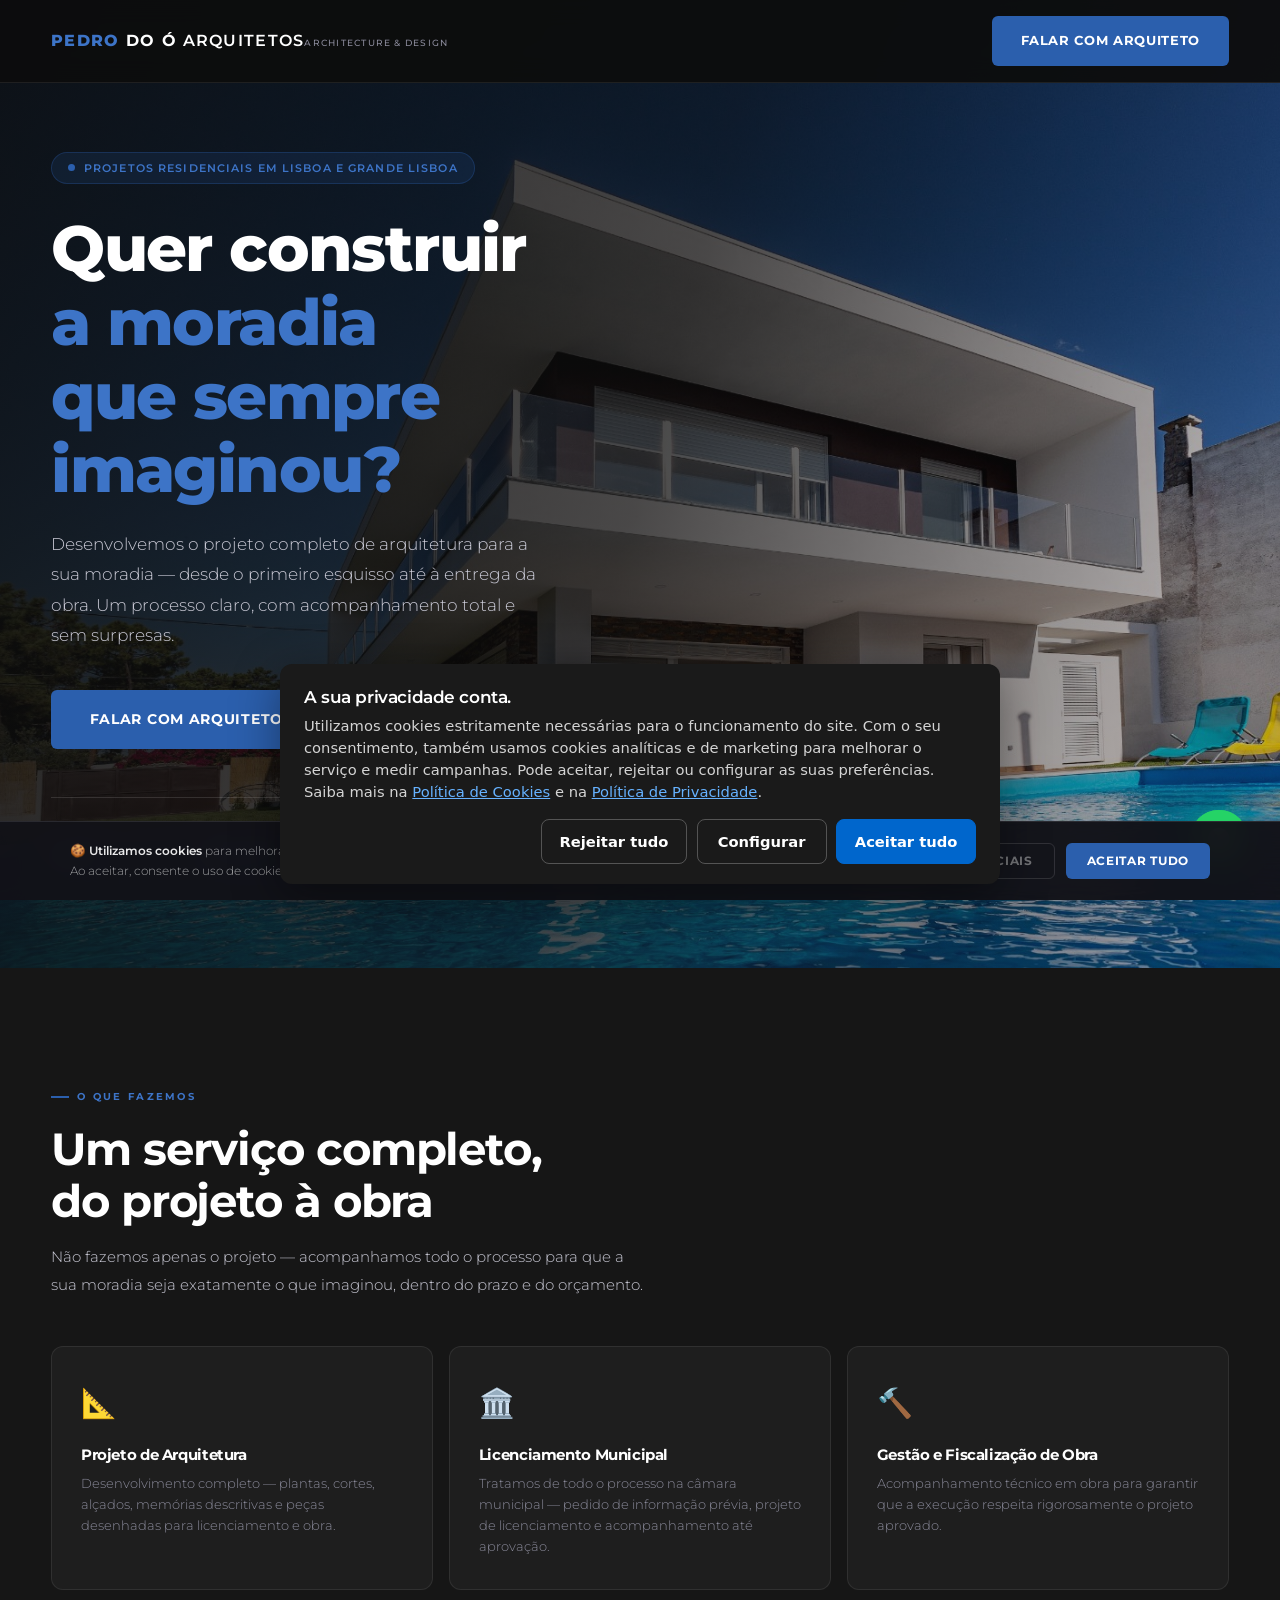
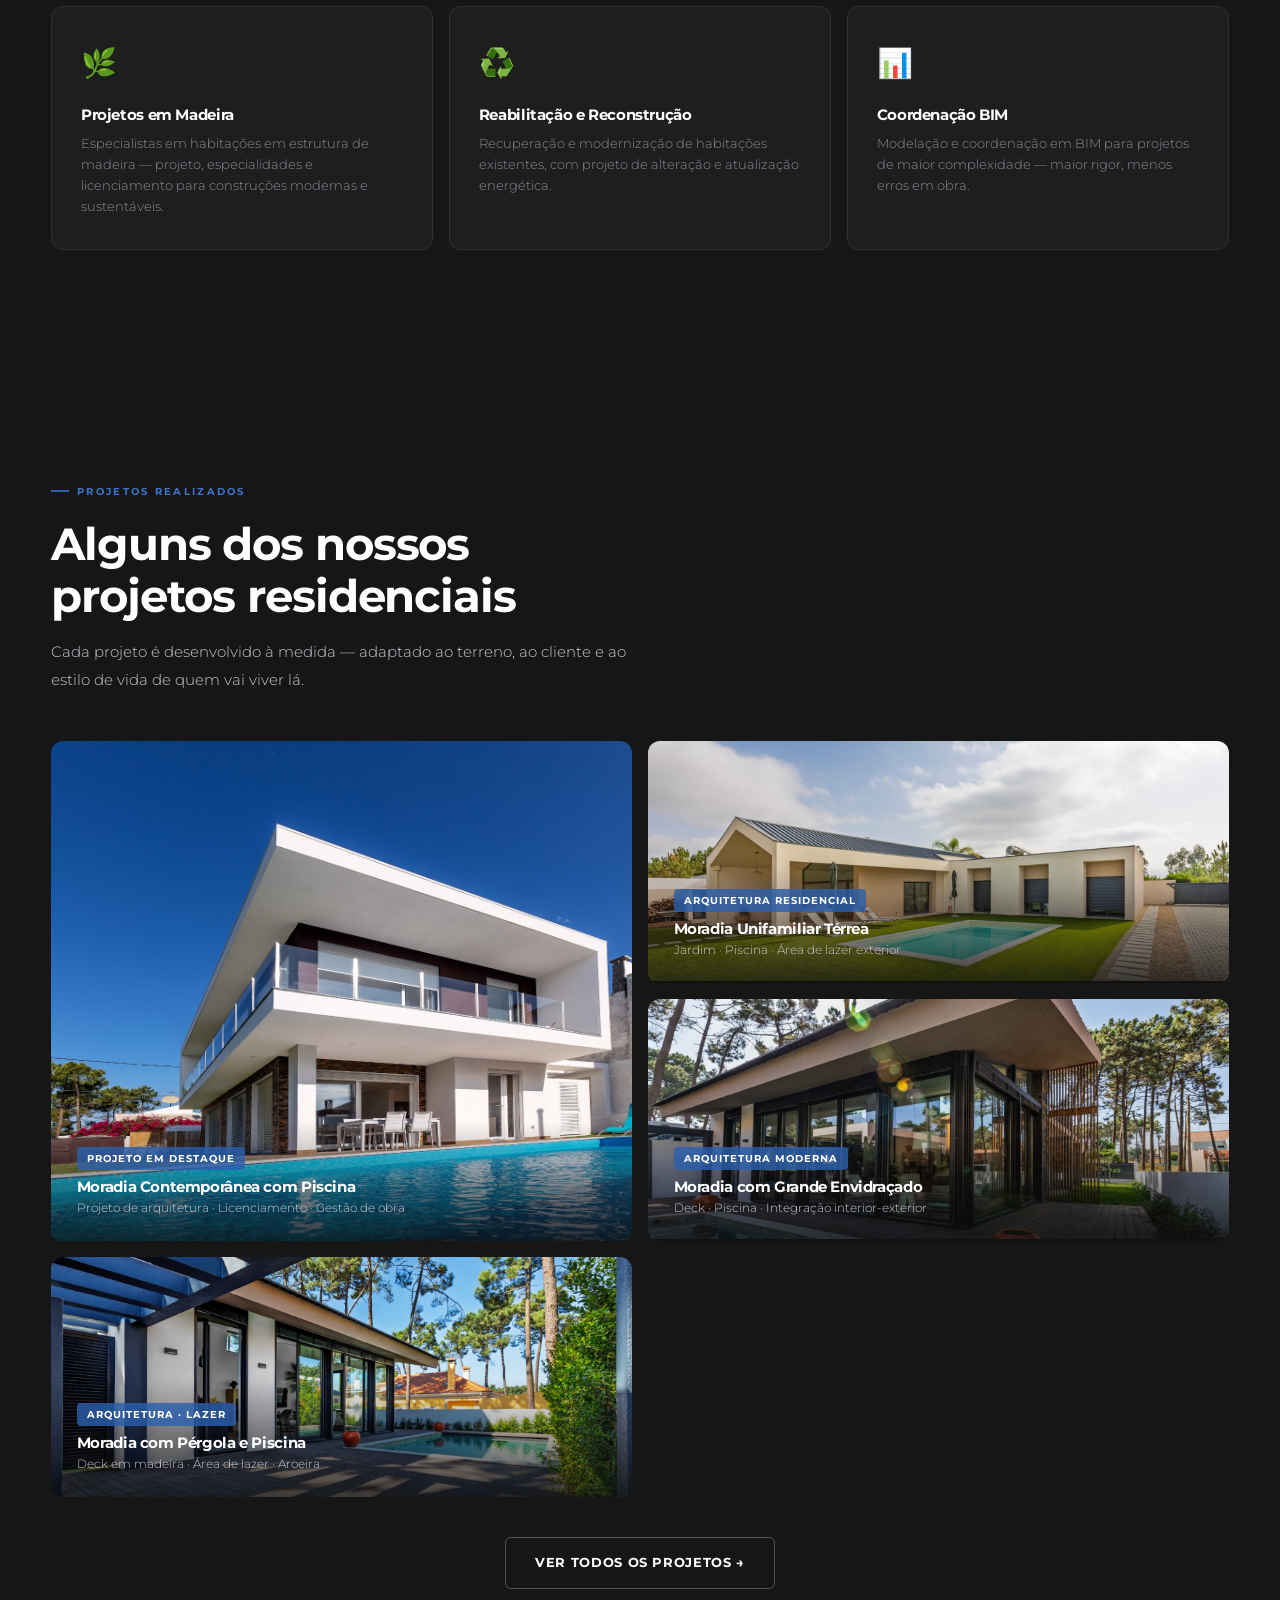
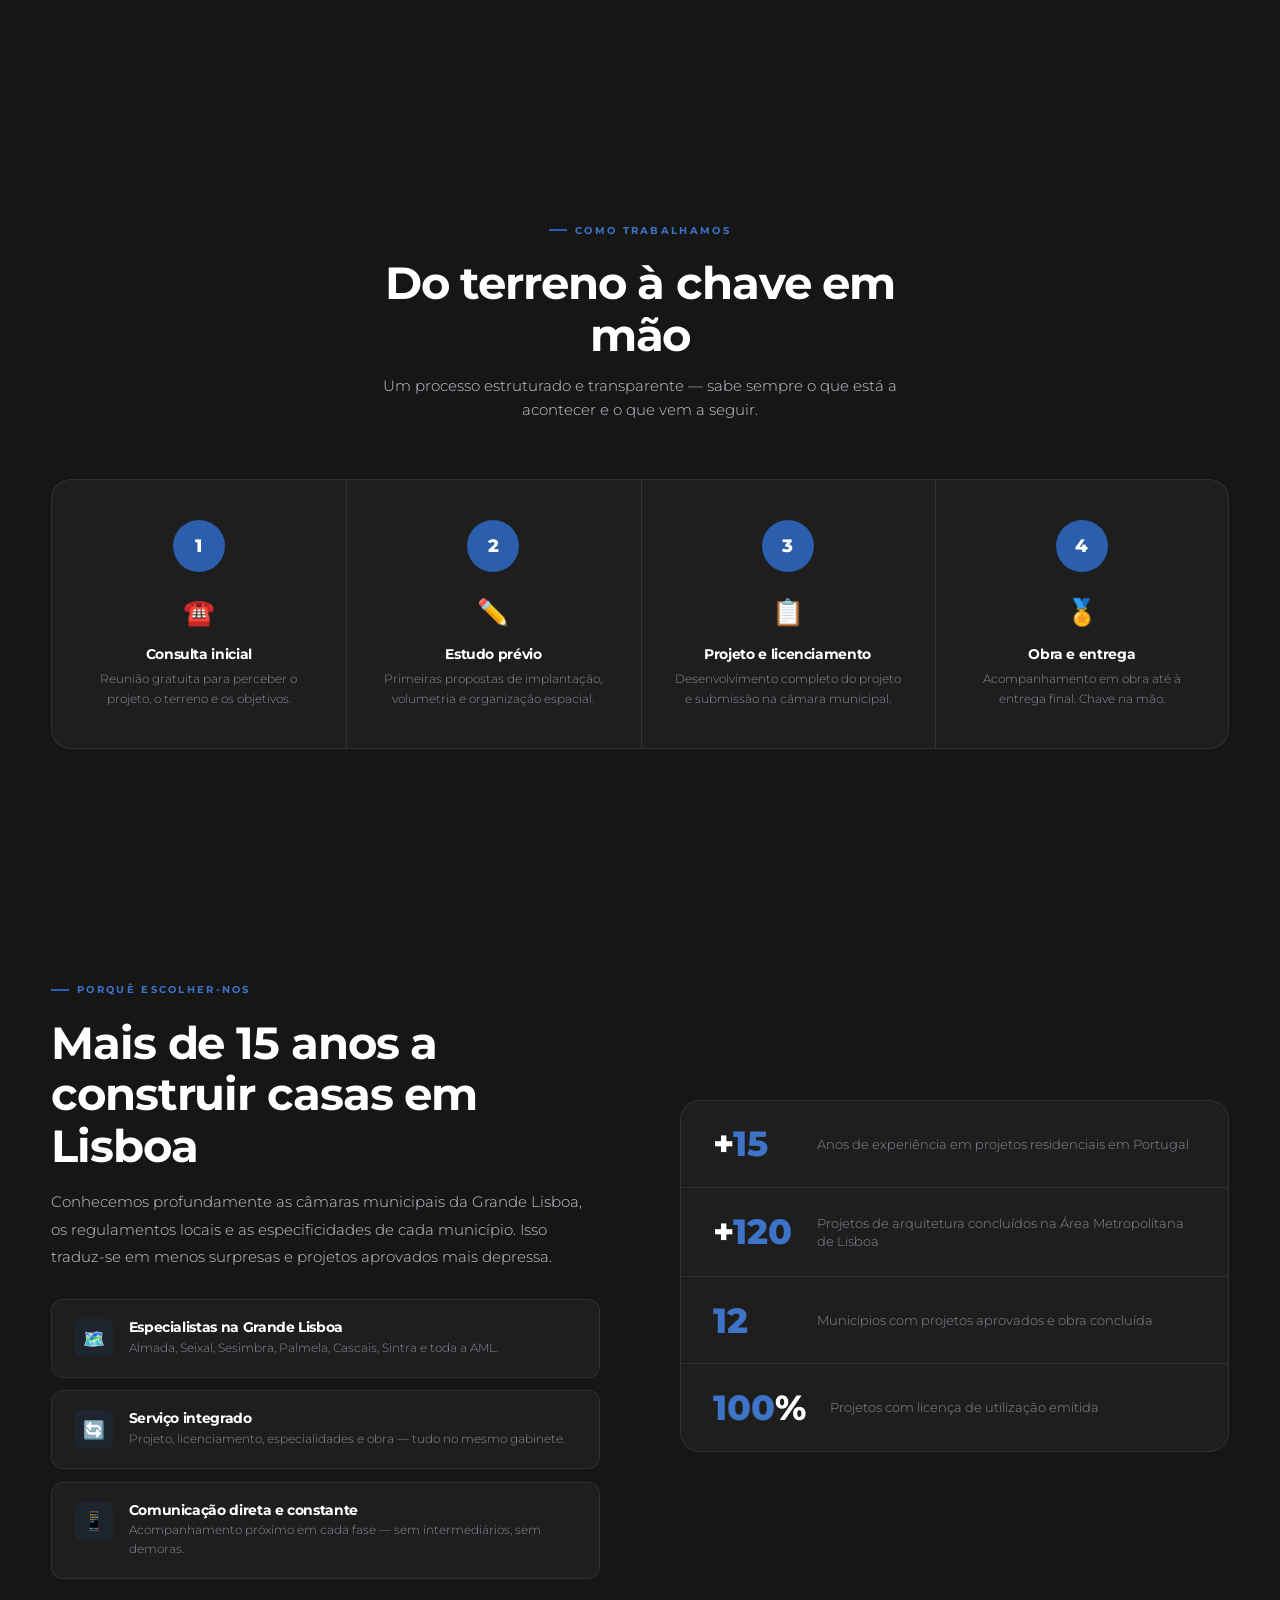
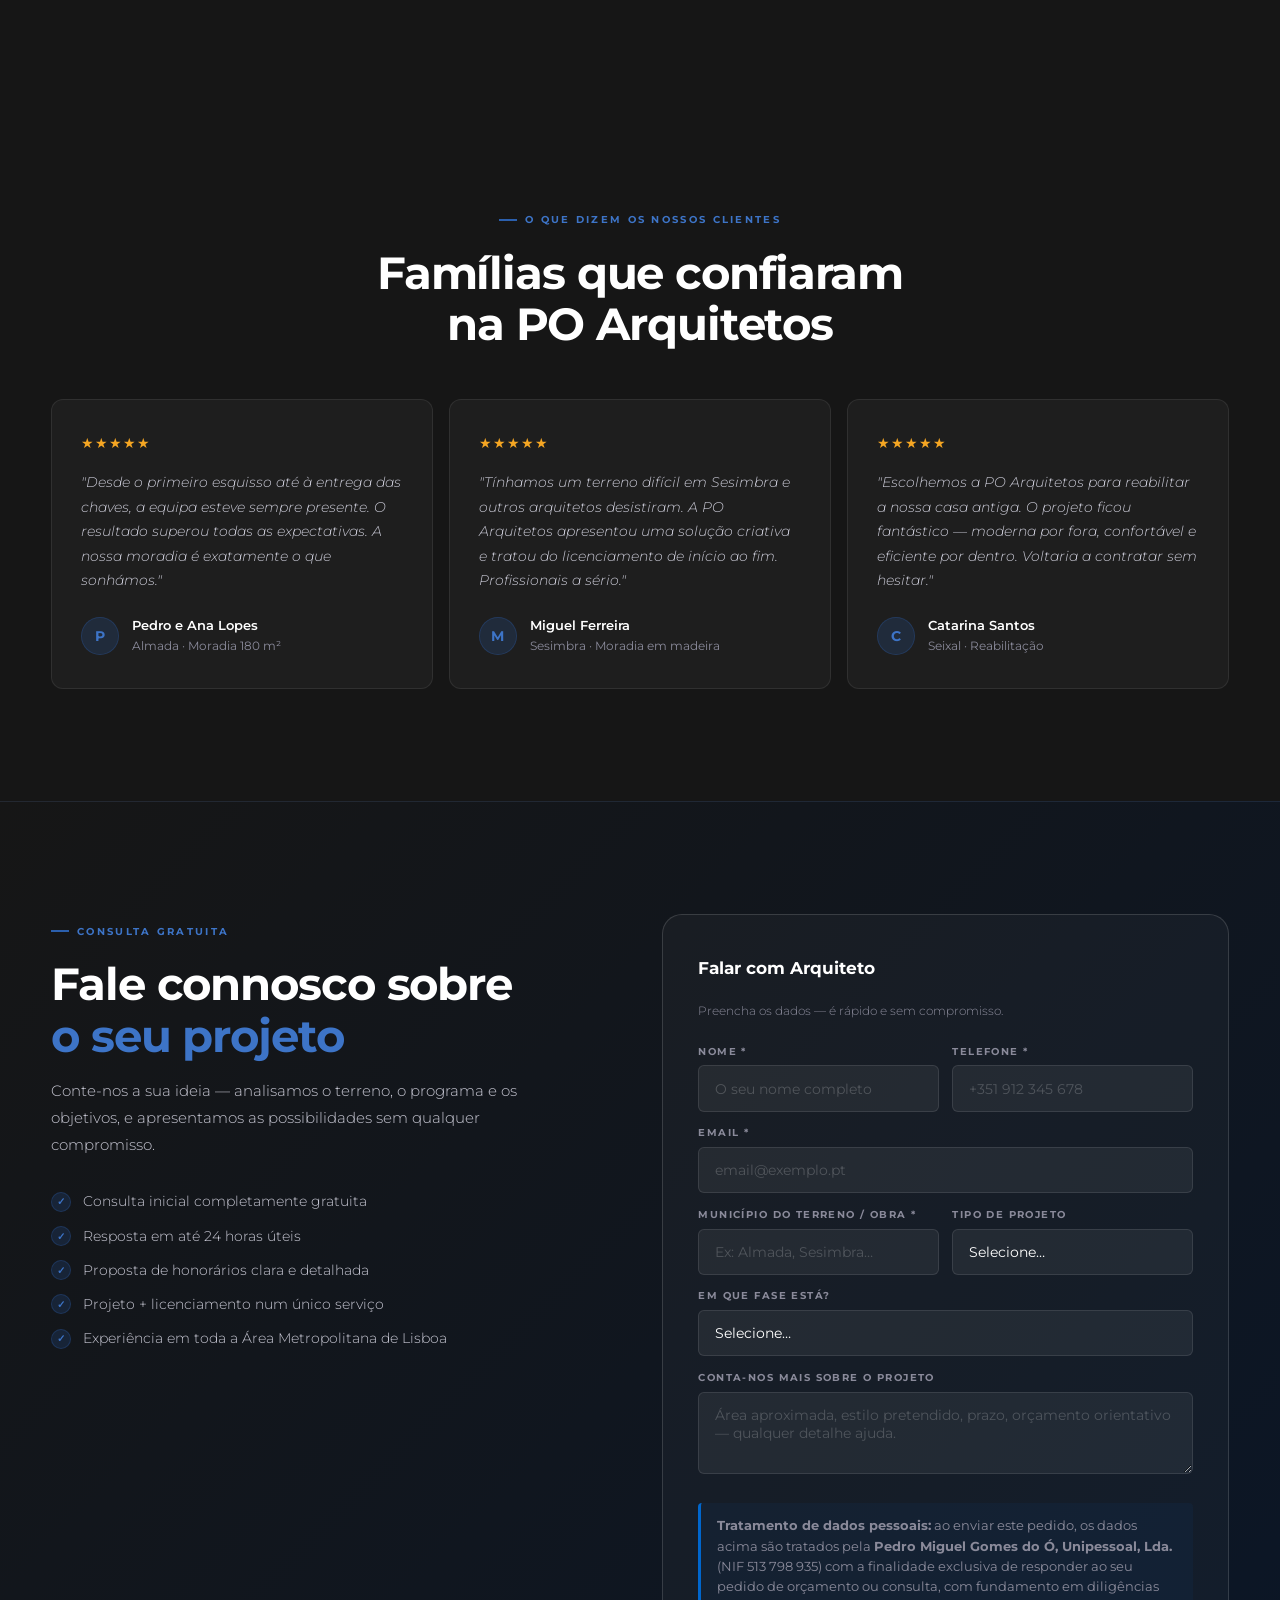
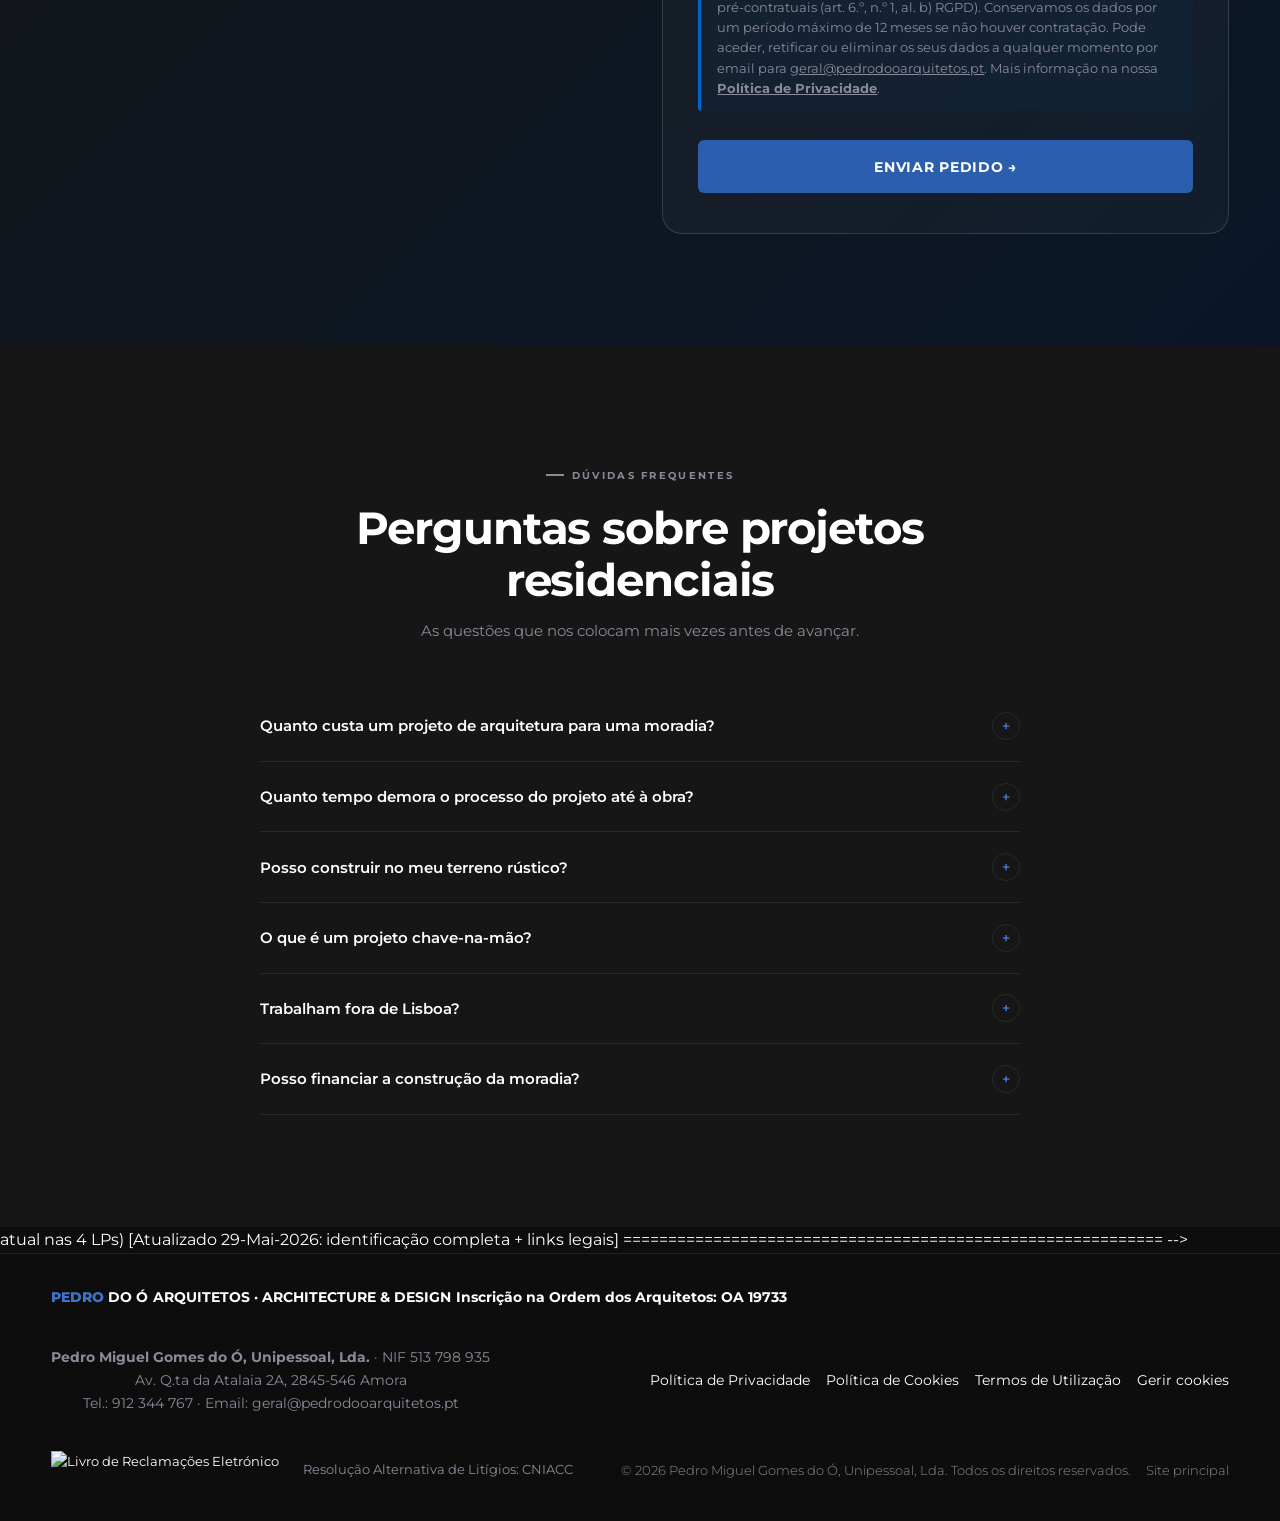
==== comunicacao-previa.html @ 7673b930 "feat: compliance legal CNPD + conversion tracking robusto - 4 LPs (index, madeira, legalizacao, pass" ====
<!DOCTYPE html>
<html lang="pt">
<head>
  <meta charset="UTF-8" />
  <meta name="viewport" content="width=device-width, initial-scale=1.0" />
  <meta name="description" content="Quer construir a sua moradia em Lisboa? A PO Arquitetos desenvolve projetos de arquitetura residencial chave-na-mão. Fale com o arquiteto — consulta gratuita." />
  <title>Projeto de Arquitetura Residencial — PO Arquitetos Lisboa</title>

  <!-- ════════════════════════════════════════════
       GOOGLE TAG MANAGER
  ════════════════════════════════════════════ -->
  <!-- Cookie Consent + Google Consent Mode v2 -->
  <link rel="stylesheet" href="cookie-consent.css" />
  <script src="cookie-consent.js"></script>
  <!-- ════════════════════════════════════════ -->

  <link rel="preconnect" href="https://fonts.googleapis.com" />
  <link rel="preconnect" href="https://fonts.gstatic.com" crossorigin />
  <link href="https://fonts.googleapis.com/css2?family=Montserrat:ital,wght@0,300;0,400;0,500;0,600;0,700;0,800;1,300;1,400&display=swap" rel="stylesheet" />
  <link rel="stylesheet" href="style-arquitetura.css" />
  <link rel="stylesheet" href="components.css" />
<style>.reveal{opacity:1!important;transform:none!important;transition:none!important}</style>

<style>
/* FAQ CSS-only fix */
.faq-item { cursor:pointer; }
.faq-item .faq-a { 
  max-height: 0; 
  overflow: hidden; 
  transition: max-height 0.3s ease, padding 0.3s ease;
  padding: 0 1.5rem;
}
.faq-item.open .faq-a { 
  max-height: 600px; 
  padding: 1rem 1.5rem 1.5rem;
}
.faq-item .faq-icon { transition: transform 0.3s ease; }
.faq-item.open .faq-icon { transform: rotate(45deg); }
</style>
</head>
<body>

<!-- ════════════════════════════════
     GTM NOSCRIPT
════════════════════════════════ -->



<!-- ══════════════════════
     NAVBAR
══════════════════════ -->
<nav class="navbar" role="navigation">
  <div class="container">
    <div class="nav-logo">
      <div class="logo-line1"><span class="po">PEDRO</span><span class="do-o"> DO Ó</span></div>
      <div class="logo-line2"><span class="arq">ARQUITETOS</span><span class="sub">ARCHITECTURE &amp; DESIGN</span></div>
    </div>
    <a href="#formulario" class="btn btn--blue nav-cta">Falar com Arquiteto</a>
  </div>
</nav>


<!-- ══════════════════════
     1. HERO
══════════════════════ -->
<section class="hero" id="inicio">
  <div class="hero-bg" role="img" aria-label="Projeto de moradia em madeira com piscina — PO Arquitetos"></div>

  <div class="container">
    <div class="hero-content reveal">
      <div class="hero-badge">Projetos residenciais em Lisboa e Grande Lisboa</div>

      <h1>
        Quer construir<br />
        <span>a moradia<br />que sempre imaginou?</span>
      </h1>

      <p class="hero-sub">
        Desenvolvemos o projeto completo de arquitetura para a sua moradia —
        desde o primeiro esquisso até à entrega da obra. Um processo claro,
        com acompanhamento total e sem surpresas.
      </p>

      <div class="hero-ctas">
        <a href="#formulario" class="btn btn--blue btn--lg">Falar com Arquiteto</a>
        <a href="#projetos" class="btn btn--outline">Ver projetos</a>
      </div>

      <div class="hero-trust">
        <div class="trust-item">
          <span class="trust-num">+<span>15</span></span>
          <span class="trust-label">Anos de experiência</span>
        </div>
        <div class="trust-item">
          <span class="trust-num">+<span>120</span></span>
          <span class="trust-label">Projetos residenciais</span>
        </div>
        <div class="trust-item">
          <span class="trust-num"><span>100</span>%</span>
          <span class="trust-label">Licenciamento incluído</span>
        </div>
      </div>
    </div>
  </div>
</section>


<!-- ══════════════════════
     2. SERVIÇOS
══════════════════════ -->
<section class="section section--dark" id="servicos">
  <div class="container">

    <div class="reveal" style="max-width:600px; margin-bottom:3rem;">
      <span class="eyebrow">O que fazemos</span>
      <h2>Um serviço completo,<br />do projeto à obra</h2>
      <p style="color:var(--gray-light); font-weight:300; font-size:.95rem; line-height:1.8; margin-top:1rem;">
        Não fazemos apenas o projeto — acompanhamos todo o processo para que
        a sua moradia seja exatamente o que imaginou, dentro do prazo e do orçamento.
      </p>
    </div>

    <div class="servicos-grid reveal">
      <div class="servico-card">
        <div class="servico-icon">📐</div>
        <h3>Projeto de Arquitetura</h3>
        <p>Desenvolvimento completo — plantas, cortes, alçados, memórias descritivas e peças desenhadas para licenciamento e obra.</p>
      </div>
      <div class="servico-card">
        <div class="servico-icon">🏛️</div>
        <h3>Licenciamento Municipal</h3>
        <p>Tratamos de todo o processo na câmara municipal — pedido de informação prévia, projeto de licenciamento e acompanhamento até aprovação.</p>
      </div>
      <div class="servico-card">
        <div class="servico-icon">🔨</div>
        <h3>Gestão e Fiscalização de Obra</h3>
        <p>Acompanhamento técnico em obra para garantir que a execução respeita rigorosamente o projeto aprovado.</p>
      </div>
      <div class="servico-card">
        <div class="servico-icon">🌿</div>
        <h3>Projetos em Madeira</h3>
        <p>Especialistas em habitações em estrutura de madeira — projeto, especialidades e licenciamento para construções modernas e sustentáveis.</p>
      </div>
      <div class="servico-card">
        <div class="servico-icon">♻️</div>
        <h3>Reabilitação e Reconstrução</h3>
        <p>Recuperação e modernização de habitações existentes, com projeto de alteração e atualização energética.</p>
      </div>
      <div class="servico-card">
        <div class="servico-icon">📊</div>
        <h3>Coordenação BIM</h3>
        <p>Modelação e coordenação em BIM para projetos de maior complexidade — maior rigor, menos erros em obra.</p>
      </div>
    </div>

  </div>
</section>


<!-- ══════════════════════
     3. PROJETOS / PORTFOLIO
══════════════════════ -->
<section class="section section--dark" id="projetos">
  <div class="container">

    <div class="reveal" style="max-width:600px; margin-bottom:3rem;">
      <span class="eyebrow">Projetos realizados</span>
      <h2>Alguns dos nossos<br />projetos residenciais</h2>
      <p style="color:var(--gray-light); font-weight:300; font-size:.95rem; line-height:1.8; margin-top:1rem;">
        Cada projeto é desenvolvido à medida — adaptado ao terreno, ao cliente e ao estilo de vida de quem vai viver lá.
      </p>
    </div>

    <div class="portfolio-grid reveal">

      <!-- Projeto principal -->
      <div class="proj-card proj-card--main">
        <img src="images/foto-01.jpg"
             alt="Moradia moderna com piscina — PO Arquitetos"
             loading="lazy" />
        <div class="proj-overlay-always">
          <span class="proj-tag">Projeto em destaque</span>
          <h3>Moradia Contemporânea com Piscina</h3>
          <p>Projeto de arquitetura · Licenciamento · Gestão de obra</p>
        </div>
        <div class="proj-overlay">
          <span class="proj-tag">Projeto em destaque</span>
          <h3>Moradia Contemporânea com Piscina</h3>
          <p>Projeto de arquitetura · Licenciamento · Gestão de obra</p>
        </div>
      </div>

      <!-- Projeto 2 -->
      <div class="proj-card">
        <img src="images/foto-02.jpg"
             alt="Moradia térrea com jardim e piscina — PO Arquitetos"
             loading="lazy" />
        <div class="proj-overlay-always">
          <span class="proj-tag">Arquitetura Residencial</span>
          <h3>Moradia Unifamiliar Térrea</h3>
          <p>Jardim · Piscina · Área de lazer exterior</p>
        </div>
        <div class="proj-overlay">
          <span class="proj-tag">Arquitetura Residencial</span>
          <h3>Moradia Unifamiliar Térrea</h3>
          <p>Projeto completo · Especialidades · Licenciamento</p>
        </div>
      </div>

      <!-- Projeto 3 -->
      <div class="proj-card">
        <img src="images/foto-03.jpg"
             alt="Moradia moderna com envidraçados e deck — PO Arquitetos"
             loading="lazy" />
        <div class="proj-overlay-always">
          <span class="proj-tag">Arquitetura Moderna</span>
          <h3>Moradia com Grande Envidraçado</h3>
          <p>Deck · Piscina · Integração interior-exterior</p>
        </div>
        <div class="proj-overlay">
          <span class="proj-tag">Arquitetura Moderna</span>
          <h3>Moradia com Grande Envidraçado</h3>
          <p>Projeto · Licenciamento · Gestão de obra</p>
        </div>
      </div>

      <!-- Projeto 4 -->
      <div class="proj-card">
        <img src="images/foto-04.jpg"
             alt="Moradia com pérgola e piscina — PO Arquitetos"
             loading="lazy" />
        <div class="proj-overlay-always">
          <span class="proj-tag">Arquitetura · Lazer</span>
          <h3>Moradia com Pérgola e Piscina</h3>
          <p>Deck em madeira · Área de lazer · Aroeira</p>
        </div>
        <div class="proj-overlay">
          <span class="proj-tag">Arquitetura · Lazer</span>
          <h3>Moradia com Pérgola e Piscina</h3>
          <p>Projeto de arquitetura · Licenciamento · Gestão de obra</p>
        </div>
      </div>

    </div>

    <div style="text-align:center; margin-top:2.5rem;" class="reveal">
      <a href="https://www.pedrodooarquitetos.pt/projects" target="_blank" rel="noopener"
         class="btn btn--outline">
        Ver todos os projetos →
      </a>
    </div>

  </div>
</section>


<!-- ══════════════════════
     4. PROCESSO
══════════════════════ -->
<section class="processo section section--dark" id="processo">
  <div class="container">

    <div style="text-align:center; max-width:560px; margin:0 auto 3.5rem;" class="reveal">
      <span class="eyebrow">Como trabalhamos</span>
      <h2>Do terreno à chave em mão</h2>
      <p style="color:var(--gray-light); font-weight:300; font-size:.93rem; margin-top:.8rem;">
        Um processo estruturado e transparente — sabe sempre o que está a acontecer e o que vem a seguir.
      </p>
    </div>

    <div class="processo-steps reveal" style="background:var(--black-card); border:1px solid var(--border-dark); border-radius:var(--r-lg); overflow:hidden;">
      <div class="pstep" style="background:transparent;">
        <div class="pstep-num">1</div>
        <div class="pstep-icon">☎️</div>
        <h3 style="color:var(--white);">Consulta inicial</h3>
        <p style="color:var(--gray-text);">Reunião gratuita para perceber o projeto, o terreno e os objetivos.</p>
      </div>
      <div class="pstep" style="background:transparent; border-left:1px solid var(--border-dark);">
        <div class="pstep-num">2</div>
        <div class="pstep-icon">✏️</div>
        <h3 style="color:var(--white);">Estudo prévio</h3>
        <p style="color:var(--gray-text);">Primeiras propostas de implantação, volumetria e organização espacial.</p>
      </div>
      <div class="pstep" style="background:transparent; border-left:1px solid var(--border-dark);">
        <div class="pstep-num">3</div>
        <div class="pstep-icon">📋</div>
        <h3 style="color:var(--white);">Projeto e licenciamento</h3>
        <p style="color:var(--gray-text);">Desenvolvimento completo do projeto e submissão na câmara municipal.</p>
      </div>
      <div class="pstep" style="background:transparent; border-left:1px solid var(--border-dark);">
        <div class="pstep-num">4</div>
        <div class="pstep-icon">🏅</div>
        <h3 style="color:var(--white);">Obra e entrega</h3>
        <p style="color:var(--gray-text);">Acompanhamento em obra até à entrega final. Chave na mão.</p>
      </div>
    </div>

  </div>
</section>


<!-- ══════════════════════
     5. PORQUÊ PO ARQUITETOS
══════════════════════ -->
<section class="section section--dark" id="porque-nos">
  <div class="container">
    <div class="porque-grid">

      <div class="reveal">
        <span class="eyebrow">Porquê escolher-nos</span>
        <h2>Mais de 15 anos a construir casas em Lisboa</h2>
        <p style="color:var(--gray-light); font-weight:300; font-size:.95rem; line-height:1.8; margin:1rem 0 1.8rem;">
          Conhecemos profundamente as câmaras municipais da Grande Lisboa,
          os regulamentos locais e as especificidades de cada município.
          Isso traduz-se em menos surpresas e projetos aprovados mais depressa.
        </p>
        <div class="porque-items">
          <div class="porque-item">
            <div class="pi-icon" style="background:rgba(43,95,173,.12);">🗺️</div>
            <div class="pi-text">
              <h3 style="color:var(--white);">Especialistas na Grande Lisboa</h3>
              <p style="color:var(--gray-text);">Almada, Seixal, Sesimbra, Palmela, Cascais, Sintra e toda a AML.</p>
            </div>
          </div>
          <div class="porque-item">
            <div class="pi-icon" style="background:rgba(43,95,173,.12);">🔄</div>
            <div class="pi-text">
              <h3 style="color:var(--white);">Serviço integrado</h3>
              <p style="color:var(--gray-text);">Projeto, licenciamento, especialidades e obra — tudo no mesmo gabinete.</p>
            </div>
          </div>
          <div class="porque-item">
            <div class="pi-icon" style="background:rgba(43,95,173,.12);">📱</div>
            <div class="pi-text">
              <h3 style="color:var(--white);">Comunicação direta e constante</h3>
              <p style="color:var(--gray-text);">Acompanhamento próximo em cada fase — sem intermediários, sem demoras.</p>
            </div>
          </div>
        </div>
      </div>

      <div class="porque-stats reveal" style="background:var(--black-card); border:1px solid var(--border-dark);">
        <div class="pstat-row">
          <div class="pstat-num">+<span>15</span></div>
          <div class="pstat-label" style="color:var(--gray-text);">Anos de experiência em projetos residenciais em Portugal</div>
        </div>
        <div class="pstat-row">
          <div class="pstat-num">+<span>120</span></div>
          <div class="pstat-label" style="color:var(--gray-text);">Projetos de arquitetura concluídos na Área Metropolitana de Lisboa</div>
        </div>
        <div class="pstat-row">
          <div class="pstat-num"><span>12</span></div>
          <div class="pstat-label" style="color:var(--gray-text);">Municípios com projetos aprovados e obra concluída</div>
        </div>
        <div class="pstat-row">
          <div class="pstat-num"><span>100</span>%</div>
          <div class="pstat-label" style="color:var(--gray-text);">Projetos com licença de utilização emitida</div>
        </div>
      </div>

    </div>
  </div>
</section>


<!-- ══════════════════════
     6. TESTEMUNHOS
══════════════════════ -->
<section class="section section--dark" id="testemunhos">
  <div class="container">

    <div style="text-align:center; margin-bottom:3rem;" class="reveal">
      <span class="eyebrow">O que dizem os nossos clientes</span>
      <h2>Famílias que confiaram<br />na PO Arquitetos</h2>
    </div>

    <div class="testi-grid reveal">
      <div class="testi-card">
        <div class="testi-stars">★★★★★</div>
        <p class="testi-text">"Desde o primeiro esquisso até à entrega das chaves, a equipa esteve sempre presente. O resultado superou todas as expectativas. A nossa moradia é exatamente o que sonhámos."</p>
        <div class="testi-author">
          <div class="testi-ava">P</div>
          <div>
            <div class="testi-name">Pedro e Ana Lopes</div>
            <div class="testi-loc">Almada · Moradia 180 m²</div>
          </div>
        </div>
      </div>
      <div class="testi-card">
        <div class="testi-stars">★★★★★</div>
        <p class="testi-text">"Tínhamos um terreno difícil em Sesimbra e outros arquitetos desistiram. A PO Arquitetos apresentou uma solução criativa e tratou do licenciamento de início ao fim. Profissionais a sério."</p>
        <div class="testi-author">
          <div class="testi-ava">M</div>
          <div>
            <div class="testi-name">Miguel Ferreira</div>
            <div class="testi-loc">Sesimbra · Moradia em madeira</div>
          </div>
        </div>
      </div>
      <div class="testi-card">
        <div class="testi-stars">★★★★★</div>
        <p class="testi-text">"Escolhemos a PO Arquitetos para reabilitar a nossa casa antiga. O projeto ficou fantástico — moderna por fora, confortável e eficiente por dentro. Voltaria a contratar sem hesitar."</p>
        <div class="testi-author">
          <div class="testi-ava">C</div>
          <div>
            <div class="testi-name">Catarina Santos</div>
            <div class="testi-loc">Seixal · Reabilitação</div>
          </div>
        </div>
      </div>
    </div>

  </div>
</section>


<!-- ══════════════════════
     7. FORMULÁRIO CTA
══════════════════════ -->
<section class="cta-section section" id="formulario">
  <div class="container">

    <div class="cta-info reveal">
      <span class="eyebrow">Consulta gratuita</span>
      <h2>Fale connosco sobre<br /><em>o seu projeto</em></h2>
      <p>Conte-nos a sua ideia — analisamos o terreno, o programa e os objetivos, e apresentamos as possibilidades sem qualquer compromisso.</p>
      <ul class="cta-perks">
        <li>Consulta inicial completamente gratuita</li>
        <li>Resposta em até 24 horas úteis</li>
        <li>Proposta de honorários clara e detalhada</li>
        <li>Projeto + licenciamento num único serviço</li>
        <li>Experiência em toda a Área Metropolitana de Lisboa</li>
      </ul>
    </div>

    <div class="reveal reveal-delay-1">
      <form class="contact-form" id="contact-form" novalidate>
        <div class="form-title">Falar com Arquiteto</div>
        <div class="form-sub">Preencha os dados — é rápido e sem compromisso.</div>

        <div class="form-row">
          <div class="field">
            <label for="nome">Nome *</label>
            <input type="text" id="nome" name="nome" placeholder="O seu nome completo" required />
          </div>
          <div class="field">
            <label for="telefone">Telefone *</label>
            <input type="tel" id="telefone" name="telefone" placeholder="+351 912 345 678" required />
          </div>
        </div>

        <div class="field">
          <label for="email">Email *</label>
          <input type="email" id="email" name="email" placeholder="email@exemplo.pt" required />
        </div>

        <div class="form-row">
          <div class="field">
            <label for="municipio">Município do terreno / obra *</label>
            <input type="text" id="municipio" name="municipio" placeholder="Ex: Almada, Sesimbra…" required />
          </div>
          <div class="field">
            <label for="tipo">Tipo de projeto</label>
            <select id="tipo" name="tipo">
              <option value="">Selecione…</option>
              <option value="moradia-nova">Moradia nova</option>
              <option value="madeira">Moradia em madeira</option>
              <option value="reabilitacao">Reabilitação / reconstrução</option>
              <option value="ampliacao">Ampliação</option>
              <option value="chave-na-mao">Projeto chave-na-mão</option>
              <option value="outro">Outro</option>
            </select>
          </div>
        </div>

        <div class="field">
          <label for="fase">Em que fase está?</label>
          <select id="fase" name="fase">
            <option value="">Selecione…</option>
            <option value="ideia">Tenho uma ideia, ainda a explorar</option>
            <option value="terreno">Já tenho terreno, preciso de projeto</option>
            <option value="orcamento">Tenho projeto, preciso de orçamento de obra</option>
            <option value="urgente">Preciso avançar rapidamente</option>
          </select>
        </div>

        <div class="field">
          <label for="mensagem">Conta-nos mais sobre o projeto</label>
          <textarea id="mensagem" name="mensagem" rows="3"
            placeholder="Área aproximada, estilo pretendido, prazo, orçamento orientativo — qualquer detalhe ajuda."></textarea>
        </div>

        <div class="form-privacy" style="margin: 1rem 0; padding: .75rem 1rem; background: rgba(0, 102, 204, 0.06); border-left: 3px solid #0066CC; border-radius: 4px; font-size: .82rem; line-height: 1.55; color: var(--gray-text, #555);">
  <strong>Tratamento de dados pessoais:</strong> ao enviar este pedido, os dados acima são tratados pela <strong>Pedro Miguel Gomes do Ó, Unipessoal, Lda.</strong> (NIF 513 798 935) com a finalidade exclusiva de responder ao seu pedido de orçamento ou consulta, com fundamento em diligências pré-contratuais (art. 6.º, n.º 1, al. b) RGPD). Conservamos os dados por um período máximo de 12 meses se não houver contratação. Pode aceder, retificar ou eliminar os seus dados a qualquer momento por email para <a href="mailto:geral@pedrodooarquitetos.pt" style="color: inherit; text-decoration: underline;">geral@pedrodooarquitetos.pt</a>. Mais informação na nossa <a href="/privacidade" style="color: inherit; text-decoration: underline;"><strong>Política de Privacidade</strong></a>.
</div>

        <button type="submit" class="btn btn--blue btn--full btn--lg">
          Enviar Pedido →
        </button>
      </form>

      <div class="form-success" id="form-success">
        <div class="check">✓</div>
        <strong>Pedido enviado com sucesso!</strong>
        <p style="font-size:.88rem; font-weight:300; color:var(--gray-text);">
          Entraremos em contacto em até 24 horas úteis.
        </p>
      </div>
    </div>

  </div>
</section>


<!-- ══════════════════════
     8. FAQ
══════════════════════ -->
<section class="faq section section--dark" id="faq">
  <div class="container">

    <div class="faq-header reveal">
      <span class="eyebrow eyebrow--dark">Dúvidas frequentes</span>
      <h2>Perguntas sobre projetos residenciais</h2>
      <p style="color:var(--gray-text); font-size:.92rem; margin-top:.8rem;">As questões que nos colocam mais vezes antes de avançar.</p>
    </div>

    <div class="faq-list">

      <div class="faq-item reveal">
        <button class="faq-q" onclick="var i=this.closest('.faq-item'),o=i.classList.contains('open');document.querySelectorAll('.faq-item').forEach(x=>x.classList.remove('open'));if(!o)i.classList.add('open')">
          Quanto custa um projeto de arquitetura para uma moradia?
          <span class="faq-icon">+</span>
        </button>
        <div class="faq-a">
          Os honorários de arquitetura dependem da dimensão e complexidade do projeto, dos serviços incluídos (só projeto, ou projeto + licenciamento + fiscalização de obra) e da localização. Apresentamos sempre uma proposta detalhada e transparente após a consulta inicial gratuita — sem surpresas nem letras pequenas.
        </div>
      </div>

      <div class="faq-item reveal">
        <button class="faq-q" onclick="var i=this.closest('.faq-item'),o=i.classList.contains('open');document.querySelectorAll('.faq-item').forEach(x=>x.classList.remove('open'));if(!o)i.classList.add('open')">
          Quanto tempo demora o processo do projeto até à obra?
          <span class="faq-icon">+</span>
        </button>
        <div class="faq-a">
          Em média, o processo desde o arranque do projeto até ao início de obra demora entre 8 a 18 meses, dependendo da câmara municipal e da complexidade. O estudo prévio demora 4 a 8 semanas, o projeto de licenciamento mais 6 a 8 semanas, e a aprovação municipal entre 3 a 9 meses consoante o município.
        </div>
      </div>

      <div class="faq-item reveal">
        <button class="faq-q" onclick="var i=this.closest('.faq-item'),o=i.classList.contains('open');document.querySelectorAll('.faq-item').forEach(x=>x.classList.remove('open'));if(!o)i.classList.add('open')">
          Posso construir no meu terreno rústico?
          <span class="faq-icon">+</span>
        </button>
        <div class="faq-a">
          Depende da classificação do solo no PDM do município e das condicionantes do terreno. Em terrenos rústicos, a construção habitacional é muito restrita, mas existem situações excecionais como habitação de apoio agrícola ou reconversão de edificado existente. Analisamos cada caso gratuitamente.
        </div>
      </div>

      <div class="faq-item reveal">
        <button class="faq-q" onclick="var i=this.closest('.faq-item'),o=i.classList.contains('open');document.querySelectorAll('.faq-item').forEach(x=>x.classList.remove('open'));if(!o)i.classList.add('open')">
          O que é um projeto chave-na-mão?
          <span class="faq-icon">+</span>
        </button>
        <div class="faq-a">
          Um projeto chave-na-mão significa que a PO Arquitetos acompanha todo o processo — do projeto de arquitetura, às especialidades, ao licenciamento, à seleção do construtor, à fiscalização de obra e à entrega final. O cliente tem um único interlocutor para tudo, o que simplifica muito o processo e reduz erros e custos.
        </div>
      </div>

      <div class="faq-item reveal">
        <button class="faq-q" onclick="var i=this.closest('.faq-item'),o=i.classList.contains('open');document.querySelectorAll('.faq-item').forEach(x=>x.classList.remove('open'));if(!o)i.classList.add('open')">
          Trabalham fora de Lisboa?
          <span class="faq-icon">+</span>
        </button>
        <div class="faq-a">
          Trabalhamos em toda a Área Metropolitana de Lisboa — Almada, Seixal, Barreiro, Setúbal, Sesimbra, Palmela, Cascais, Sintra, Loures, Odivelas e Mafra. Para projetos noutros concelhos, consulte-nos.
        </div>
      </div>

      <div class="faq-item reveal">
        <button class="faq-q" onclick="var i=this.closest('.faq-item'),o=i.classList.contains('open');document.querySelectorAll('.faq-item').forEach(x=>x.classList.remove('open'));if(!o)i.classList.add('open')">
          Posso financiar a construção da moradia?
          <span class="faq-icon">+</span>
        </button>
        <div class="faq-a">
          Sim. Os bancos financiam construção de raiz com crédito habitação próprio para construção, mediante a apresentação de projeto aprovado e alvará de construção. Trabalhamos em articulação com os processos bancários para garantir que toda a documentação necessária está disponível atempadamente.
        </div>
      </div>

    </div>
  </div>
</section>


<!-- ══════════════════════
     FOOTER
══════════════════════ -->


<!-- FOOTER -->
<footer> atual nas 4 LPs)
     [Atualizado 29-Mai-2026: identificação completa + links legais]
     ============================================================ -->

<footer class="footer">
  <div class="container">

    <div class="footer-logo">
      <div class="logo-line1"><span class="po">PEDRO</span><span class="do-o"> DO Ó</span></div>
      <span class="footer-arq">ARQUITETOS · ARCHITECTURE &amp; DESIGN</span>
      <span class="footer-oa">Inscrição na Ordem dos Arquitetos: OA 19733</span>
    </div>

    <div class="footer-id" style="margin-top: 1.25rem; font-size: .85rem; line-height: 1.7; color: var(--gray-text, #999); text-align: center;">
      <strong>Pedro Miguel Gomes do Ó, Unipessoal, Lda.</strong> · NIF 513&nbsp;798&nbsp;935<br />
      Av. Q.ta da Atalaia 2A, 2845-546 Amora<br />
      Tel.: 912 344 767 · Email:
      <a href="mailto:geral@pedrodooarquitetos.pt" style="color: inherit;">geral@pedrodooarquitetos.pt</a>
    </div>

    <nav class="footer-legal" aria-label="Links legais" style="margin-top: 1.25rem; display: flex; flex-wrap: wrap; gap: 1rem; justify-content: center; font-size: .85rem;">
      <a href="/privacidade">Política de Privacidade</a>
      <a href="/cookies">Política de Cookies</a>
      <a href="/termos">Termos de Utilização</a>
      <a href="#" onclick="if(window.cookieConsent){window.cookieConsent.openPanel();}return false;">Gerir cookies</a>
    </nav>

    <div class="footer-consumer" style="margin-top: 1.25rem; display: flex; flex-wrap: wrap; gap: 1.5rem; justify-content: center; align-items: center; font-size: .82rem;">
      <a href="https://www.livroreclamacoes.pt" target="_blank" rel="noopener" title="Livro de Reclamações Eletrónico">
        <img src="https://www.livroreclamacoes.pt/Assets/Images/livroReclamacoes-pt.png" alt="Livro de Reclamações Eletrónico" style="height: 38px; vertical-align: middle;" />
      </a>
      <span style="color: var(--gray-text, #999);">
        Resolução Alternativa de Litígios:
        <a href="https://www.cniacc.pt" target="_blank" rel="noopener">CNIACC</a>
      </span>
    </div>

    <span class="footer-copy" style="margin-top: 1.25rem; display: block; text-align: center; font-size: .8rem; color: var(--gray-text, #888);">
      © 2026 Pedro Miguel Gomes do Ó, Unipessoal, Lda. Todos os direitos reservados.
      <a href="https://www.pedrodooarquitetos.pt" target="_blank" rel="noopener" style="margin-left: .75rem;">Site principal</a>
    </span>

  </div>
</footer>

  <script src="arquitetura.js"></script>
  <script src="components.js"></script>
</body>
</html>
---- cookie-consent.css ----
/* ============================================================
   PO ARQUITETOS — Cookie Consent Banner Styles
   ============================================================ */

.cc-banner {
  position: fixed;
  left: 1rem;
  right: 1rem;
  bottom: 1rem;
  max-width: 720px;
  margin: 0 auto;
  background: #1a1a1a;
  color: #fff;
  border-radius: 12px;
  padding: 1.5rem 1.5rem 1.25rem;
  box-shadow: 0 12px 48px rgba(0,0,0,.4);
  z-index: 999999;
  font-family: system-ui, -apple-system, "Segoe UI", Roboto, sans-serif;
  font-size: .92rem;
  line-height: 1.5;
}

.cc-banner h3 {
  margin: 0 0 .5rem;
  font-size: 1.05rem;
  font-weight: 600;
}

.cc-banner p {
  margin: 0 0 1rem;
  color: #d4d4d4;
}

.cc-banner a {
  color: #66B2FF;
  text-decoration: underline;
}

.cc-actions {
  display: flex;
  flex-wrap: wrap;
  gap: .6rem;
  justify-content: flex-end;
}

.cc-btn {
  appearance: none;
  border: 1px solid rgba(255,255,255,.25);
  background: transparent;
  color: #fff;
  font: inherit;
  font-weight: 600;
  padding: .65rem 1.1rem;
  border-radius: 8px;
  cursor: pointer;
  transition: all .15s ease;
  min-width: 130px;
}

.cc-btn--secondary:hover {
  background: rgba(255,255,255,.08);
}

.cc-btn--primary {
  background: #0066CC;
  border-color: #0066CC;
}

.cc-btn--primary:hover {
  background: #0052a3;
  border-color: #0052a3;
}

/* ── Panel (Configurar) ── */
.cc-panel {
  position: fixed;
  inset: 0;
  background: rgba(0,0,0,.6);
  z-index: 1000000;
  display: flex;
  align-items: center;
  justify-content: center;
  padding: 1rem;
  font-family: system-ui, -apple-system, "Segoe UI", Roboto, sans-serif;
}

.cc-panel[hidden] { display: none; }

.cc-panel-content {
  background: #fff;
  color: #1a1a1a;
  border-radius: 12px;
  padding: 2rem;
  max-width: 560px;
  width: 100%;
  max-height: 90vh;
  overflow-y: auto;
  box-shadow: 0 24px 80px rgba(0,0,0,.5);
}

.cc-panel-content h3 {
  margin: 0 0 .5rem;
  font-size: 1.25rem;
}

.cc-panel-content > p {
  color: #555;
  font-size: .92rem;
  margin-bottom: 1.5rem;
}

.cc-category {
  display: flex;
  align-items: flex-start;
  gap: 1rem;
  padding: 1rem 0;
  border-top: 1px solid #eee;
}

.cc-category:last-of-type { border-bottom: 1px solid #eee; margin-bottom: 1.5rem; }

.cc-cat-info strong {
  display: block;
  font-size: .98rem;
  margin-bottom: .25rem;
}

.cc-cat-info small {
  display: block;
  color: #666;
  font-size: .85rem;
  line-height: 1.45;
}

/* Switch */
.cc-switch {
  position: relative;
  display: inline-block;
  width: 44px;
  height: 24px;
  flex-shrink: 0;
  margin-top: 2px;
}

.cc-switch input {
  opacity: 0;
  width: 0;
  height: 0;
}

.cc-slider {
  position: absolute;
  inset: 0;
  background: #ccc;
  border-radius: 24px;
  transition: .2s;
  cursor: pointer;
}

.cc-slider::before {
  content: '';
  position: absolute;
  height: 18px;
  width: 18px;
  left: 3px;
  bottom: 3px;
  background: #fff;
  border-radius: 50%;
  transition: .2s;
}

.cc-switch input:checked + .cc-slider {
  background: #0066CC;
}

.cc-switch input:checked + .cc-slider::before {
  transform: translateX(20px);
}

.cc-switch input:disabled + .cc-slider {
  background: #0066CC;
  opacity: .5;
  cursor: not-allowed;
}

.cc-panel .cc-actions {
  margin-top: 1rem;
}

.cc-panel .cc-btn {
  color: #1a1a1a;
  border-color: #ddd;
}

.cc-panel .cc-btn--secondary:hover {
  background: #f5f5f5;
}

.cc-panel .cc-btn--primary {
  color: #fff;
  background: #0066CC;
  border-color: #0066CC;
}

.cc-panel .cc-btn--primary:hover {
  background: #0052a3;
  border-color: #0052a3;
}

/* Mobile */
@media (max-width: 540px) {
  .cc-banner { padding: 1.25rem; left: .5rem; right: .5rem; bottom: .5rem; }
  .cc-actions { flex-direction: column; }
  .cc-btn { width: 100%; }
}
---- style-arquitetura.css ----
/* ============================================================
   PO ARQUITETOS — Landing Page Arquitetura Residencial
   Mesmo sistema de design das LPs anteriores
   Paleta: #0D0D0D · #2B5FAD · #FFFFFF · #8A8A9A
   Fonte: Montserrat
============================================================ */

@import url('https://fonts.googleapis.com/css2?family=Montserrat:ital,wght@0,300;0,400;0,500;0,600;0,700;0,800;1,300;1,400&display=swap');

*, *::before, *::after { box-sizing: border-box; margin: 0; padding: 0; }

:root {
  --black:       #0D0D0D;
  --black-soft:  #161616;
  --black-card:  #1E1E1E;
  --blue:        #2B5FAD;
  --blue-hover:  #1E4A8C;
  --blue-light:  #3D74C7;
  --white:       #FFFFFF;
  --gray-text:   #8A8A9A;
  --gray-light:  #C8C8D4;
  --border-dark: rgba(255,255,255,.08);
  --border-mid:  rgba(255,255,255,.14);
  --bg-light:    #F5F5F7;
  --bg-light2:   #EEEEF2;
  --border-light:#DDDDE5;
  --ff:    'Montserrat', sans-serif;
  --max:   1200px;
  --gap:   clamp(4rem, 9vw, 7rem);
  --r-sm:  6px;
  --r-md:  12px;
  --r-lg:  20px;
}

html { scroll-behavior: smooth; -webkit-font-smoothing: antialiased; }

body {
  font-family: var(--ff);
  background: var(--black);
  color: var(--white);
  font-size: 16px;
  line-height: 1.65;
  overflow-x: hidden;
}

img { display: block; max-width: 100%; }
a   { color: inherit; text-decoration: none; }

.container { width: 92%; max-width: var(--max); margin: 0 auto; }
.section   { padding: var(--gap) 0; }
.section--light  { background: var(--bg-light);  color: var(--black); }
.section--light2 { background: var(--bg-light2); color: var(--black); }
.section--dark   { background: var(--black-soft); }

.eyebrow {
  display: inline-flex; align-items: center; gap: .5rem;
  font-size: .65rem; font-weight: 700; letter-spacing: .22em;
  text-transform: uppercase; color: var(--blue-light);
  margin-bottom: 1.2rem;
}
.eyebrow::before {
  content: ''; display: block;
  width: 18px; height: 2px; background: var(--blue);
}
.eyebrow--dark { color: var(--gray-text); }
.eyebrow--dark::before { background: var(--gray-text); }

h1, h2, h3, h4 {
  font-family: var(--ff); font-weight: 700;
  line-height: 1.15; letter-spacing: -.025em;
}
h1 { font-size: clamp(2.2rem, 5vw, 4rem); font-weight: 800; }
h2 { font-size: clamp(1.8rem, 3.5vw, 2.8rem); }
h3 { font-size: 1rem; font-weight: 700; }

/* ── BOTÕES ── */
.btn {
  display: inline-flex; align-items: center; gap: .5rem;
  padding: .9rem 1.8rem; border-radius: var(--r-sm);
  font-family: var(--ff); font-size: .82rem; font-weight: 700;
  letter-spacing: .05em; text-transform: uppercase;
  cursor: pointer; border: none;
  transition: transform .18s, opacity .18s, background .2s;
}
.btn:hover { transform: translateY(-2px); }
.btn--blue   { background: var(--blue);  color: var(--white); }
.btn--blue:hover { background: var(--blue-hover); }
.btn--white  { background: var(--white); color: var(--black); }
.btn--white:hover { opacity: .88; }
.btn--outline {
  background: transparent;
  border: 1.5px solid rgba(255,255,255,.25);
  color: var(--white);
}
.btn--outline:hover { border-color: var(--white); }
.btn--lg   { padding: 1.1rem 2.4rem; font-size: .88rem; }
.btn--full { width: 100%; justify-content: center; }

/* ── NAVBAR ── */
.navbar {
  position: fixed; top: 0; left: 0; right: 0; z-index: 200;
  background: rgba(13,13,13,.95);
  backdrop-filter: blur(12px);
  border-bottom: 1px solid var(--border-dark);
  padding: 1rem 0;
  transition: box-shadow .3s;
}
.navbar .container { display: flex; align-items: center; justify-content: space-between; gap: 1rem; }
.nav-logo { display: flex; align-items: baseline; gap: .35rem; font-size: 1rem; font-weight: 700; letter-spacing: .08em; }
.nav-logo .po  { color: var(--blue-light); font-weight: 800; }
.nav-logo .arq { color: var(--white); font-weight: 600; }
.nav-logo .sub { font-size: .55rem; color: var(--gray-text); letter-spacing: .14em; font-weight: 500; align-self: center; }

/* ── HERO — fullscreen com foto ── */
.hero {
  min-height: 100svh;
  padding-top: 72px;
  position: relative;
  display: flex; align-items: center;
  overflow: hidden;
}

/* Foto de fundo */
.hero-bg {
  position: absolute; inset: 0;
  background-image: url('images/foto-01.jpg');
  background-size: cover;
  background-position: center 30%;
  z-index: 0;
}
.hero-bg::after {
  content: '';
  position: absolute; inset: 0;
  background: linear-gradient(
    105deg,
    rgba(13,13,13,.92) 0%,
    rgba(13,13,13,.75) 50%,
    rgba(13,13,13,.2) 100%
  );
}

.hero-content {
  position: relative; z-index: 1;
  padding: 5rem 0;
  max-width: 620px;
}

.hero-badge {
  display: inline-flex; align-items: center; gap: .55rem;
  background: rgba(43,95,173,.15);
  border: 1px solid rgba(43,95,173,.3);
  border-radius: 20px;
  padding: .35rem 1rem;
  font-size: .7rem; font-weight: 600; letter-spacing: .1em;
  color: var(--blue-light); text-transform: uppercase;
  margin-bottom: 1.8rem; width: fit-content;
}
.hero-badge::before {
  content: ''; width: 7px; height: 7px;
  background: var(--blue); border-radius: 50%;
  animation: pulse 2s ease-in-out infinite;
}
@keyframes pulse {
  0%, 100% { opacity: 1; transform: scale(1); }
  50%       { opacity: .5; transform: scale(.8); }
}

.hero h1 { margin-bottom: 1.4rem; }
.hero h1 span { color: var(--blue-light); display: block; }

.hero-sub {
  font-size: 1.05rem; color: var(--gray-light);
  font-weight: 300; line-height: 1.8;
  max-width: 500px; margin-bottom: 2.5rem;
}

.hero-ctas { display: flex; gap: 1rem; flex-wrap: wrap; margin-bottom: 3rem; }

.hero-trust {
  display: flex; gap: 2rem;
  padding-top: 2.5rem;
  border-top: 1px solid rgba(255,255,255,.12);
}
.trust-item { display: flex; flex-direction: column; }
.trust-num  {
  font-size: 1.8rem; font-weight: 800; color: var(--white); line-height: 1;
}
.trust-num span { color: var(--blue-light); }
.trust-label { font-size: .68rem; color: var(--gray-text); letter-spacing: .06em; margin-top: .2rem; }

/* ── SERVIÇOS ── */
.servicos-grid {
  display: grid; grid-template-columns: repeat(3, 1fr); gap: 1rem;
}
.servico-card {
  background: var(--black-card);
  border: 1px solid var(--border-dark);
  border-radius: var(--r-md);
  padding: 2rem 1.8rem;
  position: relative; overflow: hidden;
  transition: border-color .25s, transform .25s;
}
.servico-card::before {
  content: '';
  position: absolute; top: 0; left: 0; right: 0; height: 3px;
  background: var(--blue); transform: scaleX(0); transform-origin: left;
  transition: transform .3s ease;
}
.servico-card:hover { border-color: rgba(43,95,173,.3); transform: translateY(-3px); }
.servico-card:hover::before { transform: scaleX(1); }
.servico-icon  { font-size: 1.8rem; margin-bottom: 1.2rem; }
.servico-card h3 { font-size: .95rem; margin-bottom: .6rem; }
.servico-card p  { font-size: .8rem; color: var(--gray-text); font-weight: 300; line-height: 1.65; }

/* ── PORTFOLIO / PROJETOS ── */
.portfolio-grid {
  display: grid;
  grid-template-columns: 1fr 1fr;
  grid-template-rows: auto auto;
  gap: 1rem;
}
.proj-card {
  position: relative; overflow: hidden;
  border-radius: var(--r-md);
  background: var(--black-card);
  cursor: pointer;
}
.proj-card--main { grid-row: span 2; }

.proj-card img {
  width: 100%; height: 100%;
  object-fit: cover;
  transition: transform .5s ease;
  display: block;
}
.proj-card--main img { min-height: 500px; }
.proj-card:not(.proj-card--main) img { height: 240px; }

.proj-card:hover img { transform: scale(1.04); }

.proj-overlay {
  position: absolute; inset: 0;
  background: linear-gradient(to top, rgba(13,13,13,.85) 0%, transparent 55%);
  display: flex; flex-direction: column; justify-content: flex-end;
  padding: 1.8rem;
  opacity: 0; transition: opacity .3s;
}
.proj-card:hover .proj-overlay { opacity: 1; }
.proj-overlay-always {
  position: absolute; bottom: 0; left: 0; right: 0;
  background: linear-gradient(to top, rgba(13,13,13,.8) 0%, transparent 100%);
  padding: 1.4rem 1.6rem;
}
.proj-tag {
  display: inline-block;
  background: rgba(43,95,173,.8);
  border-radius: 4px;
  padding: .2rem .65rem;
  font-size: .62rem; font-weight: 700; letter-spacing: .1em;
  color: var(--white); text-transform: uppercase;
  margin-bottom: .5rem;
}
.proj-overlay h3,
.proj-overlay-always h3 { font-size: .95rem; color: var(--white); margin-bottom: .2rem; }
.proj-overlay p,
.proj-overlay-always p  { font-size: .76rem; color: var(--gray-light); font-weight: 300; }

/* ── PROCESSO ── */
.processo-steps {
  display: grid; grid-template-columns: repeat(4, 1fr);
  gap: 1px; background: var(--border-dark);
  border-radius: var(--r-lg); overflow: hidden;
  border: 1px solid var(--border-dark);
}
.pstep {
  background: transparent; padding: 2.5rem 1.8rem; text-align: center;
  transition: background .25s;
}
.pstep:hover { background: rgba(255,255,255,.04); }
.pstep-num {
  width: 52px; height: 52px; border-radius: 50%;
  background: var(--blue); color: var(--white);
  display: flex; align-items: center; justify-content: center;
  font-size: 1.1rem; font-weight: 800; margin: 0 auto 1.2rem;
}
.pstep-icon { font-size: 1.6rem; margin-bottom: .8rem; }
.pstep h3 { font-size: .9rem; color: var(--white); margin-bottom: .4rem; }
.pstep p  { font-size: .78rem; color: var(--gray-text); font-weight: 300; line-height: 1.55; }

/* ── PORQUE NÓS ── */
.porque-grid {
  display: grid; grid-template-columns: 1fr 1fr; gap: 5rem; align-items: center;
}
.porque-text h2 { margin-bottom: 1rem; }
.porque-text > p { color: var(--gray-light); font-weight: 300; font-size: .95rem; line-height: 1.8; margin-bottom: 2rem; }
.porque-items { display: flex; flex-direction: column; gap: .8rem; }
.porque-item {
  display: flex; align-items: flex-start; gap: 1rem;
  background: var(--black-card);
  border: 1px solid var(--border-dark);
  border-radius: var(--r-md);
  padding: 1.2rem 1.4rem;
  transition: border-color .2s;
}
.porque-item:hover { border-color: rgba(43,95,173,.3); }
.pi-icon {
  width: 38px; height: 38px; flex-shrink: 0;
  background: rgba(43,95,173,.15); border-radius: var(--r-sm);
  display: flex; align-items: center; justify-content: center; font-size: 1.1rem;
}
.pi-text h3 { font-size: .88rem; margin-bottom: .2rem; }
.pi-text p  { font-size: .78rem; color: var(--gray-text); font-weight: 300; line-height: 1.5; }

/* Stats visuais */
.porque-stats {
  background: var(--black-card);
  border: 1px solid var(--border-dark);
  border-radius: var(--r-lg); overflow: hidden;
}
.pstat-row {
  display: flex; align-items: center; gap: 1.5rem;
  padding: 1.6rem 2rem;
  border-bottom: 1px solid var(--border-dark);
  transition: background .2s;
}
.pstat-row:last-child { border-bottom: none; }
.pstat-row:hover { background: rgba(43,95,173,.06); }
.pstat-num {
  font-size: 2.2rem; font-weight: 800; color: var(--white);
  line-height: 1; min-width: 80px;
}
.pstat-num span { color: var(--blue-light); }
.pstat-label { font-size: .82rem; color: var(--gray-text); font-weight: 300; line-height: 1.4; }

/* ── TESTEMUNHOS ── */
.testi-grid { display: grid; grid-template-columns: repeat(3, 1fr); gap: 1rem; }
.testi-card {
  background: var(--black-card);
  border: 1px solid var(--border-dark);
  border-radius: var(--r-md); padding: 2rem 1.8rem;
  transition: border-color .2s;
}
.testi-card:hover { border-color: rgba(43,95,173,.3); }
.testi-stars { font-size: .85rem; letter-spacing: .08em; color: #F5A623; margin-bottom: 1rem; }
.testi-text  { font-size: .88rem; font-style: italic; font-weight: 300; color: var(--gray-light); line-height: 1.75; margin-bottom: 1.4rem; }
.testi-author { display: flex; align-items: center; gap: .8rem; }
.testi-ava {
  width: 38px; height: 38px; border-radius: 50%;
  background: rgba(43,95,173,.2); border: 1px solid rgba(43,95,173,.3);
  display: flex; align-items: center; justify-content: center;
  font-size: .85rem; font-weight: 700; color: var(--blue-light);
}
.testi-name { font-size: .83rem; font-weight: 600; }
.testi-loc  { font-size: .72rem; color: var(--gray-text); }

/* ── FORMULÁRIO CTA ── */
.cta-section {
  background: linear-gradient(135deg, var(--black-soft) 0%, #0A1628 100%);
  border-top: 1px solid var(--border-dark);
}
.cta-section .container {
  display: grid; grid-template-columns: 1fr 1.1fr; gap: 6rem; align-items: start;
}
.cta-info h2 { margin-bottom: 1rem; }
.cta-info h2 em { font-style: normal; color: var(--blue-light); }
.cta-info > p { color: var(--gray-light); font-weight: 300; margin-bottom: 2rem; font-size: .93rem; line-height: 1.8; }
.cta-perks { list-style: none; display: flex; flex-direction: column; gap: .7rem; }
.cta-perks li {
  display: flex; align-items: center; gap: .75rem;
  font-size: .87rem; color: var(--gray-light); font-weight: 300;
}
.cta-perks li::before {
  content: '✓'; width: 20px; height: 20px; border-radius: 50%;
  background: rgba(43,95,173,.2); border: 1px solid rgba(43,95,173,.3);
  display: flex; align-items: center; justify-content: center;
  font-size: .65rem; font-weight: 800; color: var(--blue-light); flex-shrink: 0;
}
.contact-form {
  background: rgba(255,255,255,.03);
  border: 1px solid var(--border-mid);
  border-radius: var(--r-lg);
  padding: 2.5rem 2.2rem;
  display: flex; flex-direction: column; gap: .85rem;
}
.form-title { font-size: 1.05rem; font-weight: 700; margin-bottom: .3rem; }
.form-sub   { font-size: .78rem; color: var(--gray-text); font-weight: 300; margin-bottom: .5rem; }
.form-row   { display: grid; grid-template-columns: 1fr 1fr; gap: .85rem; }
.field { display: flex; flex-direction: column; gap: .32rem; }
.field label { font-size: .63rem; font-weight: 700; letter-spacing: .14em; text-transform: uppercase; color: var(--gray-text); }
.field input,
.field textarea,
.field select {
  background: rgba(255,255,255,.06);
  border: 1px solid rgba(255,255,255,.1);
  border-radius: var(--r-sm);
  padding: .82rem 1rem;
  color: var(--white); font-family: var(--ff); font-size: .88rem; font-weight: 400;
  outline: none; width: 100%; -webkit-appearance: none;
  transition: border-color .2s, background .2s;
}
.field textarea { resize: vertical; }
.field select option { background: #1a1a2e; color: var(--white); }
.field input:focus,
.field textarea:focus,
.field select:focus { border-color: var(--blue); background: rgba(43,95,173,.08); }
.field input::placeholder,
.field textarea::placeholder { color: rgba(255,255,255,.2); }
.form-disclaimer { font-size: .67rem; color: rgba(255,255,255,.22); line-height: 1.65; }
.form-success {
  display: none; text-align: center; padding: 2rem;
  color: var(--blue-light);
  border: 1px solid rgba(43,95,173,.3);
  border-radius: var(--r-md);
  background: rgba(43,95,173,.08);
}
.form-success .check { font-size: 2.5rem; margin-bottom: .8rem; }
.form-success strong { display: block; font-size: 1.1rem; color: var(--white); margin-bottom: .5rem; }

/* ── FAQ ── */
.faq .container { max-width: 760px; }
.faq-header { text-align: center; margin-bottom: 3rem; }
.faq-list {}
.faq-item { border-bottom: 1px solid var(--border-dark); }
.faq-q {
  width: 100%; background: none; border: none; cursor: pointer;
  display: flex; justify-content: space-between; align-items: center;
  padding: 1.3rem 0; text-align: left;
  font-family: var(--ff); font-size: .95rem; font-weight: 600;
  color: var(--white); gap: 1rem;
}
.faq-icon {
  width: 28px; height: 28px; border-radius: 50%; flex-shrink: 0;
  border: 1.5px solid var(--border-dark);
  display: flex; align-items: center; justify-content: center;
  font-size: .9rem; color: var(--blue-light);
  transition: transform .3s, background .2s, border-color .2s;
}
.faq-item.open .faq-icon { transform: rotate(45deg); background: var(--blue); border-color: var(--blue); color: var(--white); }
.faq-a {
  max-height: 0; overflow: hidden;
  transition: max-height .35s ease, padding .3s ease;
  font-size: .88rem; color: var(--gray-light); line-height: 1.8; font-weight: 300;
}
.faq-item.open .faq-a { max-height: 300px; padding-bottom: 1.3rem; }

/* ── FOOTER ── */
.footer {
  background: var(--black);
  border-top: 1px solid var(--border-dark);
  padding: 2rem 0;
}
.footer .container { display: flex; align-items: center; justify-content: space-between; flex-wrap: wrap; gap: 1rem; }
.footer-logo { display: flex; align-items: baseline; gap: .3rem; font-size: .9rem; font-weight: 700; }
.footer-logo .po { color: var(--blue-light); font-weight: 800; }
.footer-copy { font-size: .75rem; color: var(--gray-text); font-weight: 300; }
.footer-links { display: flex; gap: 1.5rem; }
.footer-links a { font-size: .75rem; color: var(--gray-text); transition: color .2s; }
.footer-links a:hover { color: var(--white); }

/* ── REVEAL ── */
.reveal { opacity: 0; transform: translateY(24px); transition: opacity .6s ease, transform .6s ease; }
.reveal.visible { opacity: 1; transform: none; }
.reveal-delay-1 { transition-delay: .1s; }
.reveal-delay-2 { transition-delay: .2s; }
.reveal-delay-3 { transition-delay: .3s; }

/* ── RESPONSIVE ── */
@media (max-width: 1024px) {
  .servicos-grid { grid-template-columns: 1fr 1fr; }
  .portfolio-grid { grid-template-columns: 1fr; }
  .proj-card--main { grid-row: span 1; }
  .proj-card--main img { min-height: 320px; }
  .porque-grid { grid-template-columns: 1fr; gap: 3rem; }
  .cta-section .container { grid-template-columns: 1fr; gap: 3rem; }
  .testi-grid { grid-template-columns: 1fr 1fr; }
  .processo-steps { grid-template-columns: 1fr 1fr; }
}
@media (max-width: 640px) {
  :root { --gap: 3rem; }
  h1 { font-size: 2rem; }
  h2 { font-size: 1.65rem; }
  .servicos-grid { grid-template-columns: 1fr; }
  .testi-grid { grid-template-columns: 1fr; }
  .processo-steps { grid-template-columns: 1fr; border-radius: var(--r-md); }
  .hero-trust { gap: 1.5rem; }
  .trust-num { font-size: 1.5rem; }
  .hero-ctas { flex-direction: column; }
  .hero-ctas .btn { width: 100%; justify-content: center; }
  .form-row { grid-template-columns: 1fr; }
  .footer .container { flex-direction: column; text-align: center; }
  .footer-links { justify-content: center; }
}
---- components.css ----
/* ============================================================
   PO ARQUITETOS — Componentes partilhados
   Adicionar ao fim de style.css e style-madeira.css
   WhatsApp · Cookie Banner · GA4/Ads gtag helpers
============================================================ */

/* ── WHATSAPP FLUTUANTE ── */
.wa-float {
  position: fixed;
  bottom: 2rem; right: 2rem;
  z-index: 999;
  display: flex; flex-direction: column; align-items: flex-end; gap: .6rem;
}

.wa-bubble {
  background: rgba(13,13,13,.9);
  border: 1px solid rgba(255,255,255,.12);
  border-radius: 12px;
  padding: .7rem 1rem;
  font-family: var(--ff); font-size: .78rem; font-weight: 500;
  color: rgba(255,255,255,.75);
  white-space: nowrap;
  backdrop-filter: blur(8px);
  opacity: 0;
  transform: translateX(10px);
  transition: opacity .3s, transform .3s;
  pointer-events: none;
}
.wa-float:hover .wa-bubble,
.wa-float.show-bubble .wa-bubble {
  opacity: 1; transform: translateX(0);
}

.wa-btn {
  width: 58px; height: 58px; border-radius: 50%;
  background: #25D366;
  display: flex; align-items: center; justify-content: center;
  box-shadow: 0 4px 20px rgba(37,211,102,.35);
  transition: transform .2s, box-shadow .2s;
  text-decoration: none;
  animation: waPop .5s cubic-bezier(.175,.885,.32,1.275) 1.5s both;
}
.wa-btn:hover {
  transform: scale(1.08);
  box-shadow: 0 6px 28px rgba(37,211,102,.5);
}
.wa-btn svg { width: 28px; height: 28px; }

@keyframes waPop {
  from { transform: scale(0); opacity: 0; }
  to   { transform: scale(1); opacity: 1; }
}

/* Pulso de atenção */
.wa-btn::after {
  content: '';
  position: absolute;
  width: 58px; height: 58px; border-radius: 50%;
  border: 2px solid #25D366;
  animation: waPulse 2.5s ease-out 2s infinite;
}
@keyframes waPulse {
  0%   { transform: scale(1); opacity: .8; }
  100% { transform: scale(1.6); opacity: 0; }
}

/* ── COOKIE BANNER RGPD ── */
.cookie-banner {
  position: fixed;
  bottom: 0; left: 0; right: 0;
  z-index: 1000;
  background: rgba(18,18,24,.97);
  border-top: 1px solid rgba(255,255,255,.1);
  backdrop-filter: blur(12px);
  padding: 1.2rem 0;
  transform: translateY(100%);
  transition: transform .4s ease;
}
.cookie-banner.visible { transform: translateY(0); }

.cookie-inner {
  width: 92%; max-width: 1140px; margin: 0 auto;
  display: flex; align-items: center; gap: 2rem; flex-wrap: wrap;
}
.cookie-text {
  flex: 1; font-size: .78rem; font-weight: 300;
  color: rgba(255,255,255,.6); line-height: 1.6; min-width: 240px;
}
.cookie-text strong { color: rgba(255,255,255,.9); font-weight: 600; }
.cookie-text a { color: rgba(255,255,255,.5); text-decoration: underline; }
.cookie-text a:hover { color: var(--white); }

.cookie-actions { display: flex; gap: .7rem; flex-shrink: 0; }
.cookie-btn {
  font-family: var(--ff); font-size: .75rem; font-weight: 700;
  letter-spacing: .06em; text-transform: uppercase;
  padding: .6rem 1.3rem; border-radius: 6px;
  cursor: pointer; border: none;
  transition: opacity .2s, transform .2s;
}
.cookie-btn:hover { opacity: .82; transform: translateY(-1px); }
.cookie-btn--accept { background: var(--blue); color: var(--white); }
.cookie-btn--reject {
  background: transparent; color: rgba(255,255,255,.4);
  border: 1px solid rgba(255,255,255,.12);
}

@media (max-width: 640px) {
  .wa-float { bottom: 1.2rem; right: 1.2rem; }
  .wa-btn   { width: 52px; height: 52px; }
  .wa-btn::after { width: 52px; height: 52px; }
  .cookie-inner { flex-direction: column; gap: 1rem; }
  .cookie-actions { width: 100%; }
  .cookie-btn { flex: 1; text-align: center; }
}
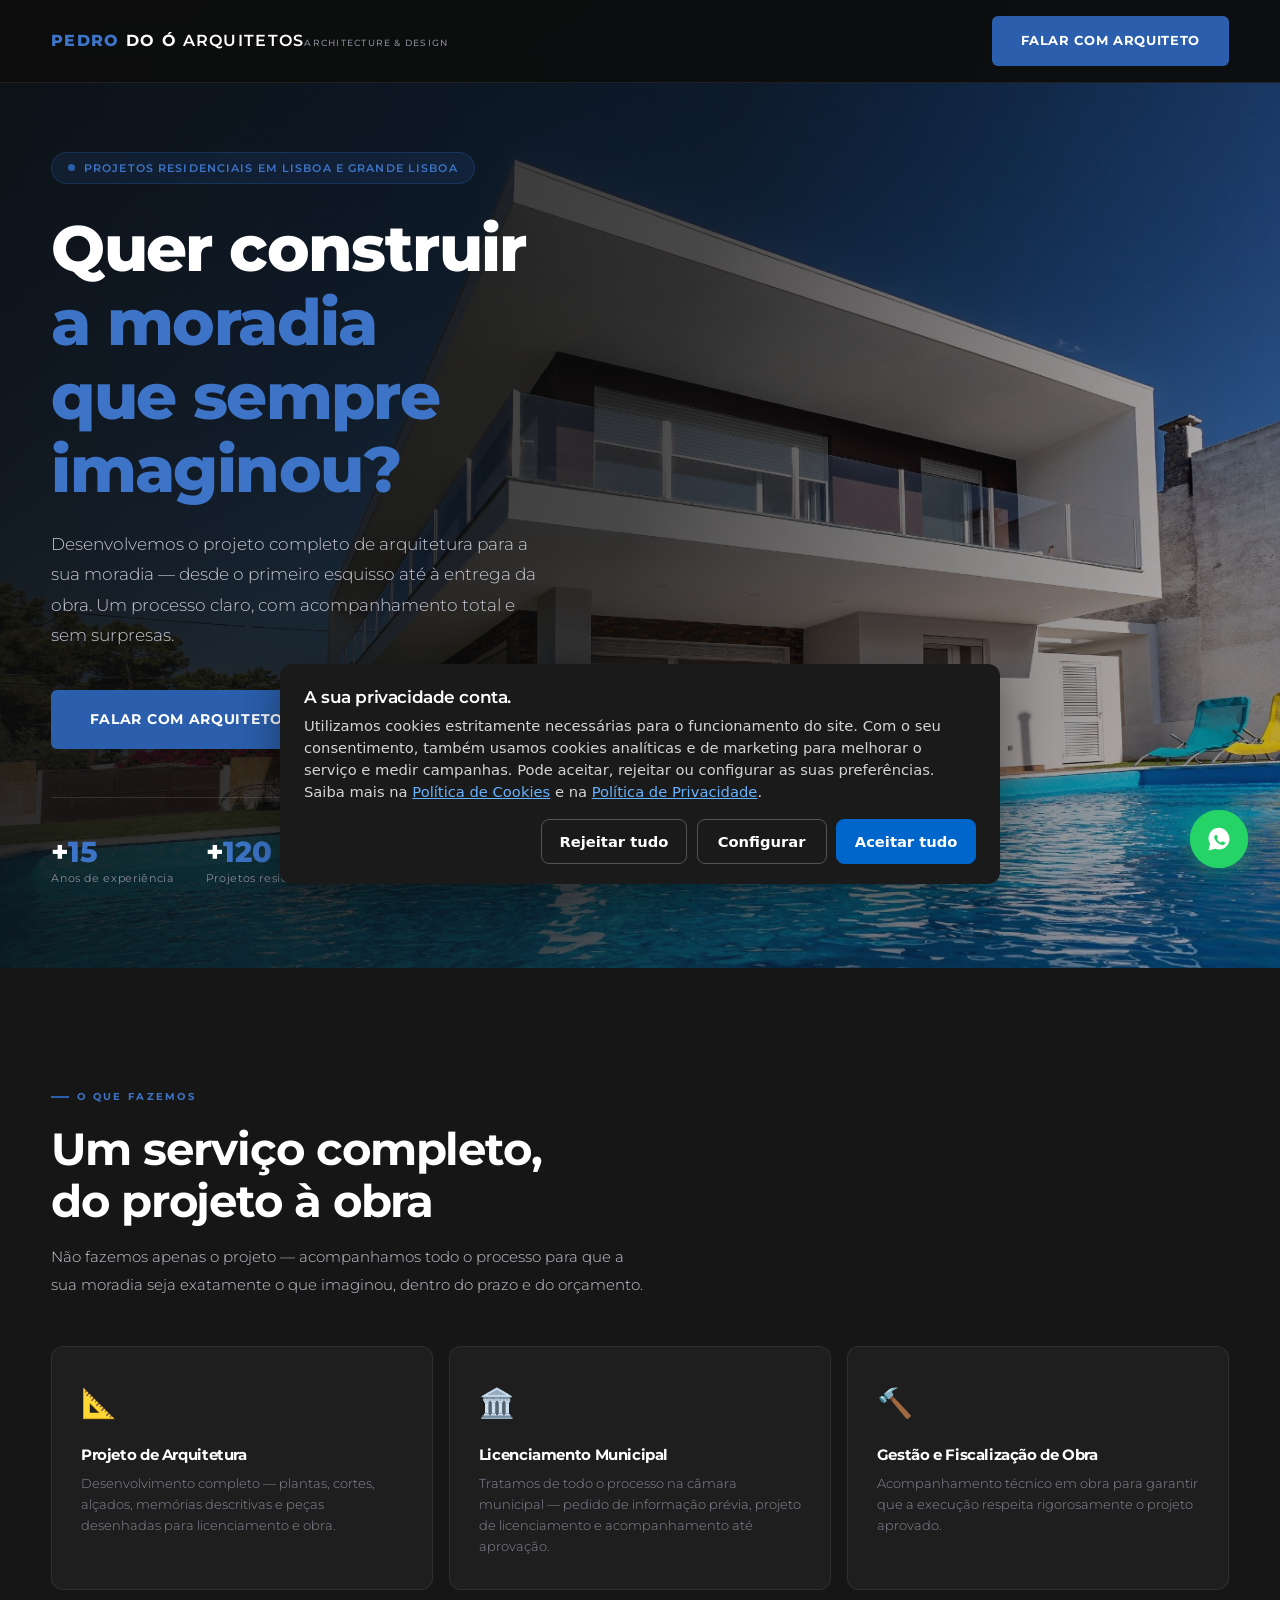
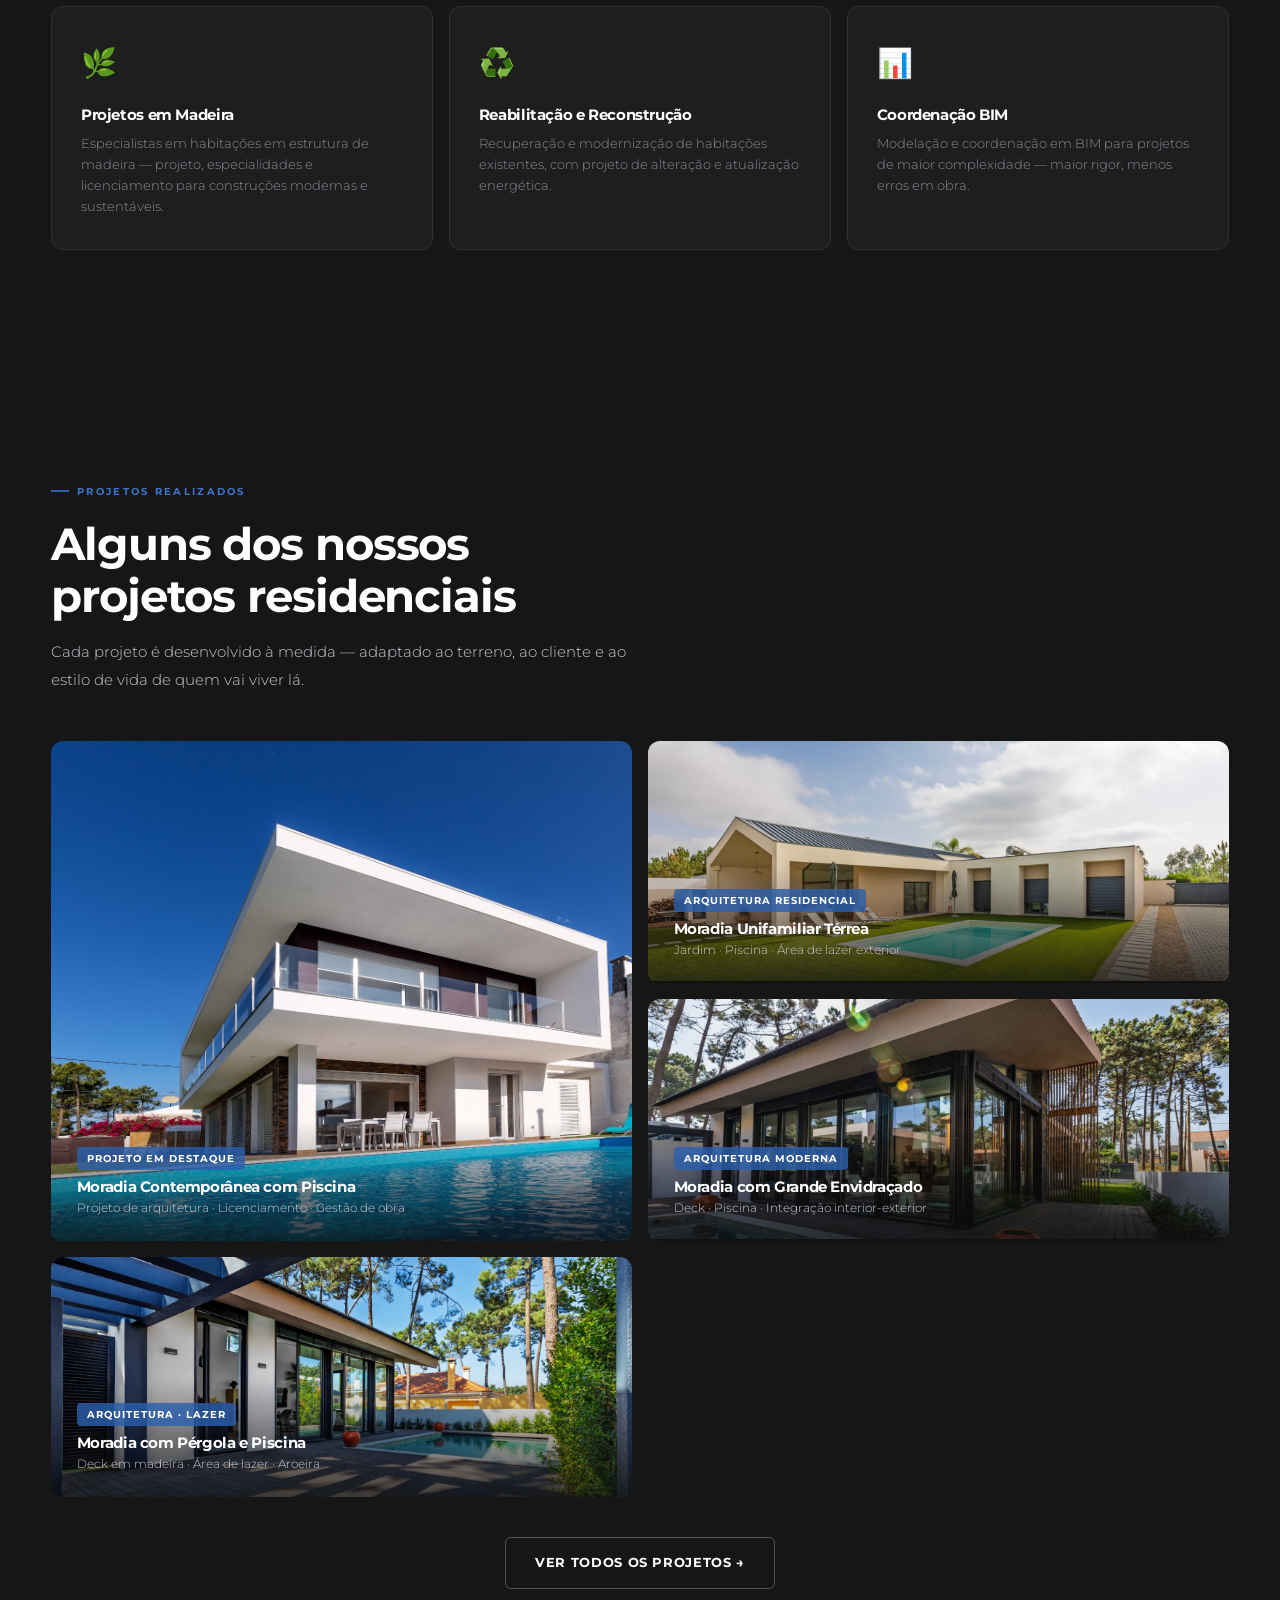
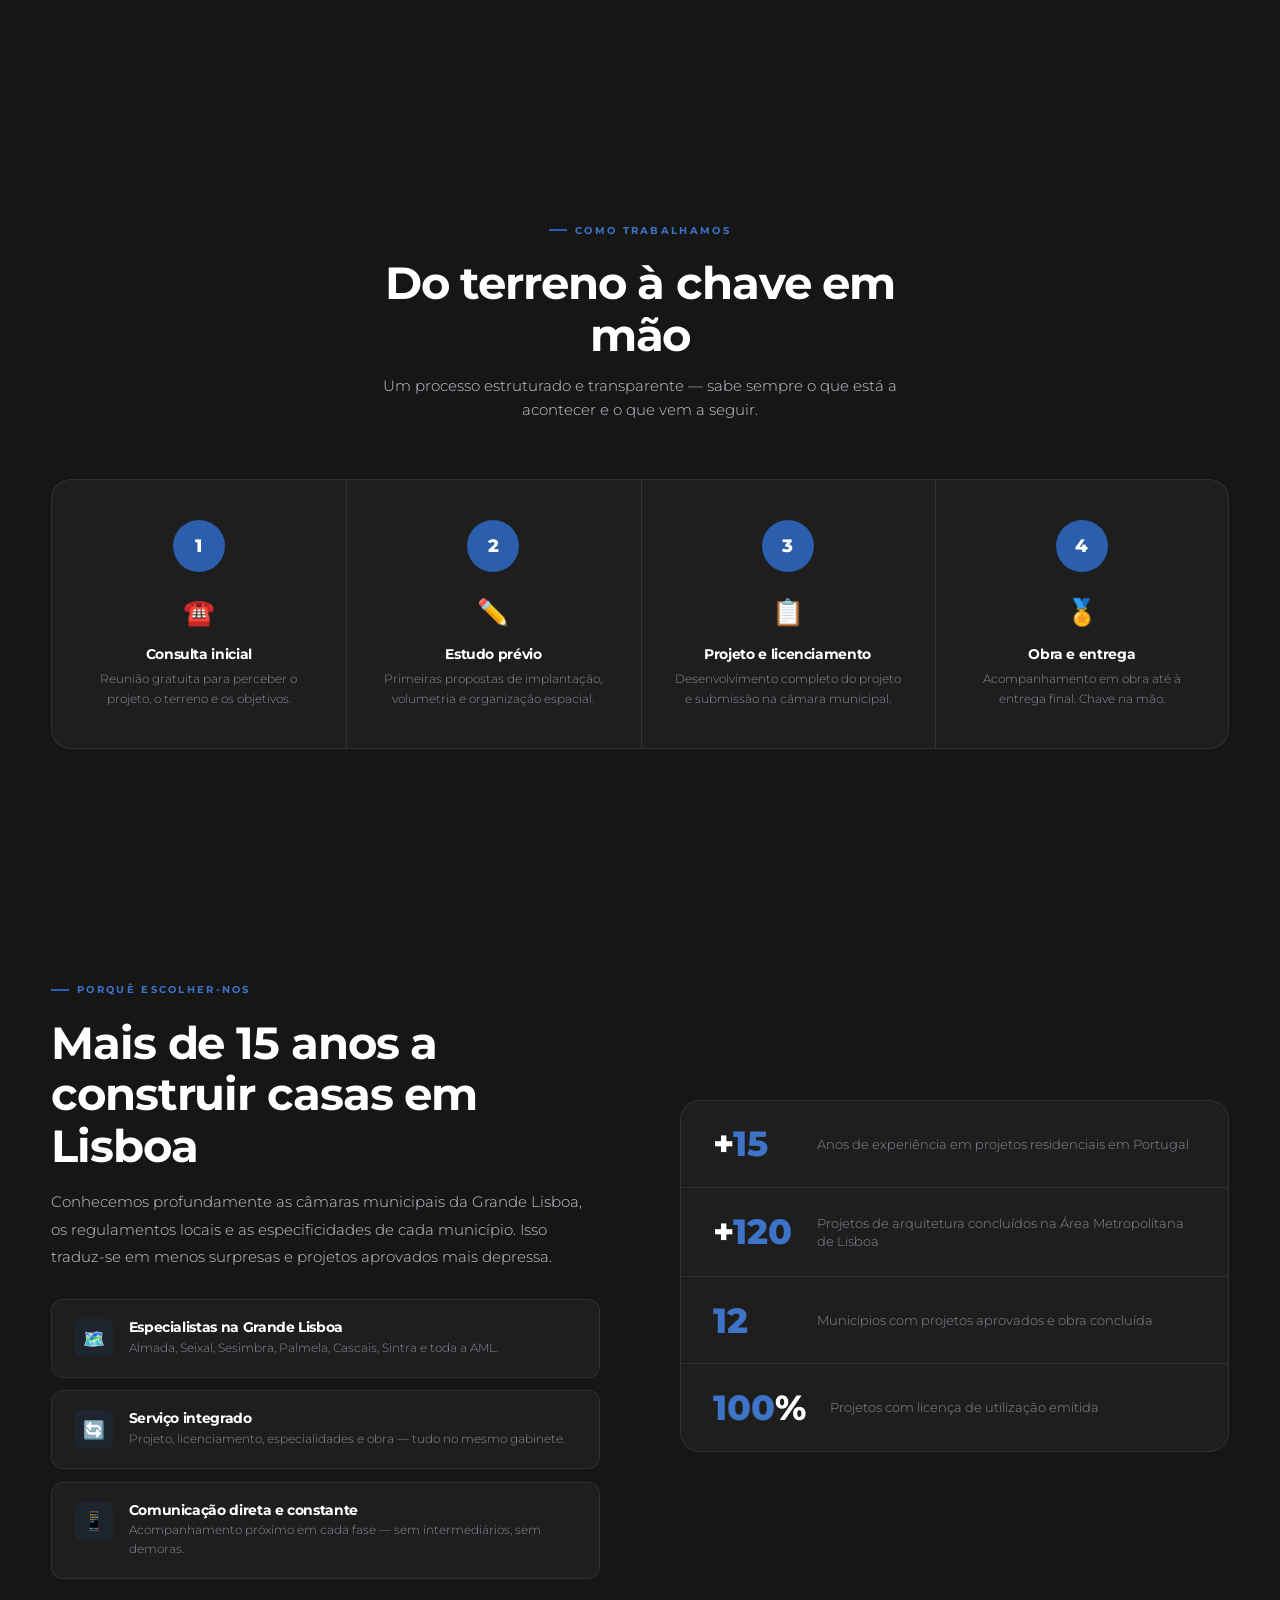
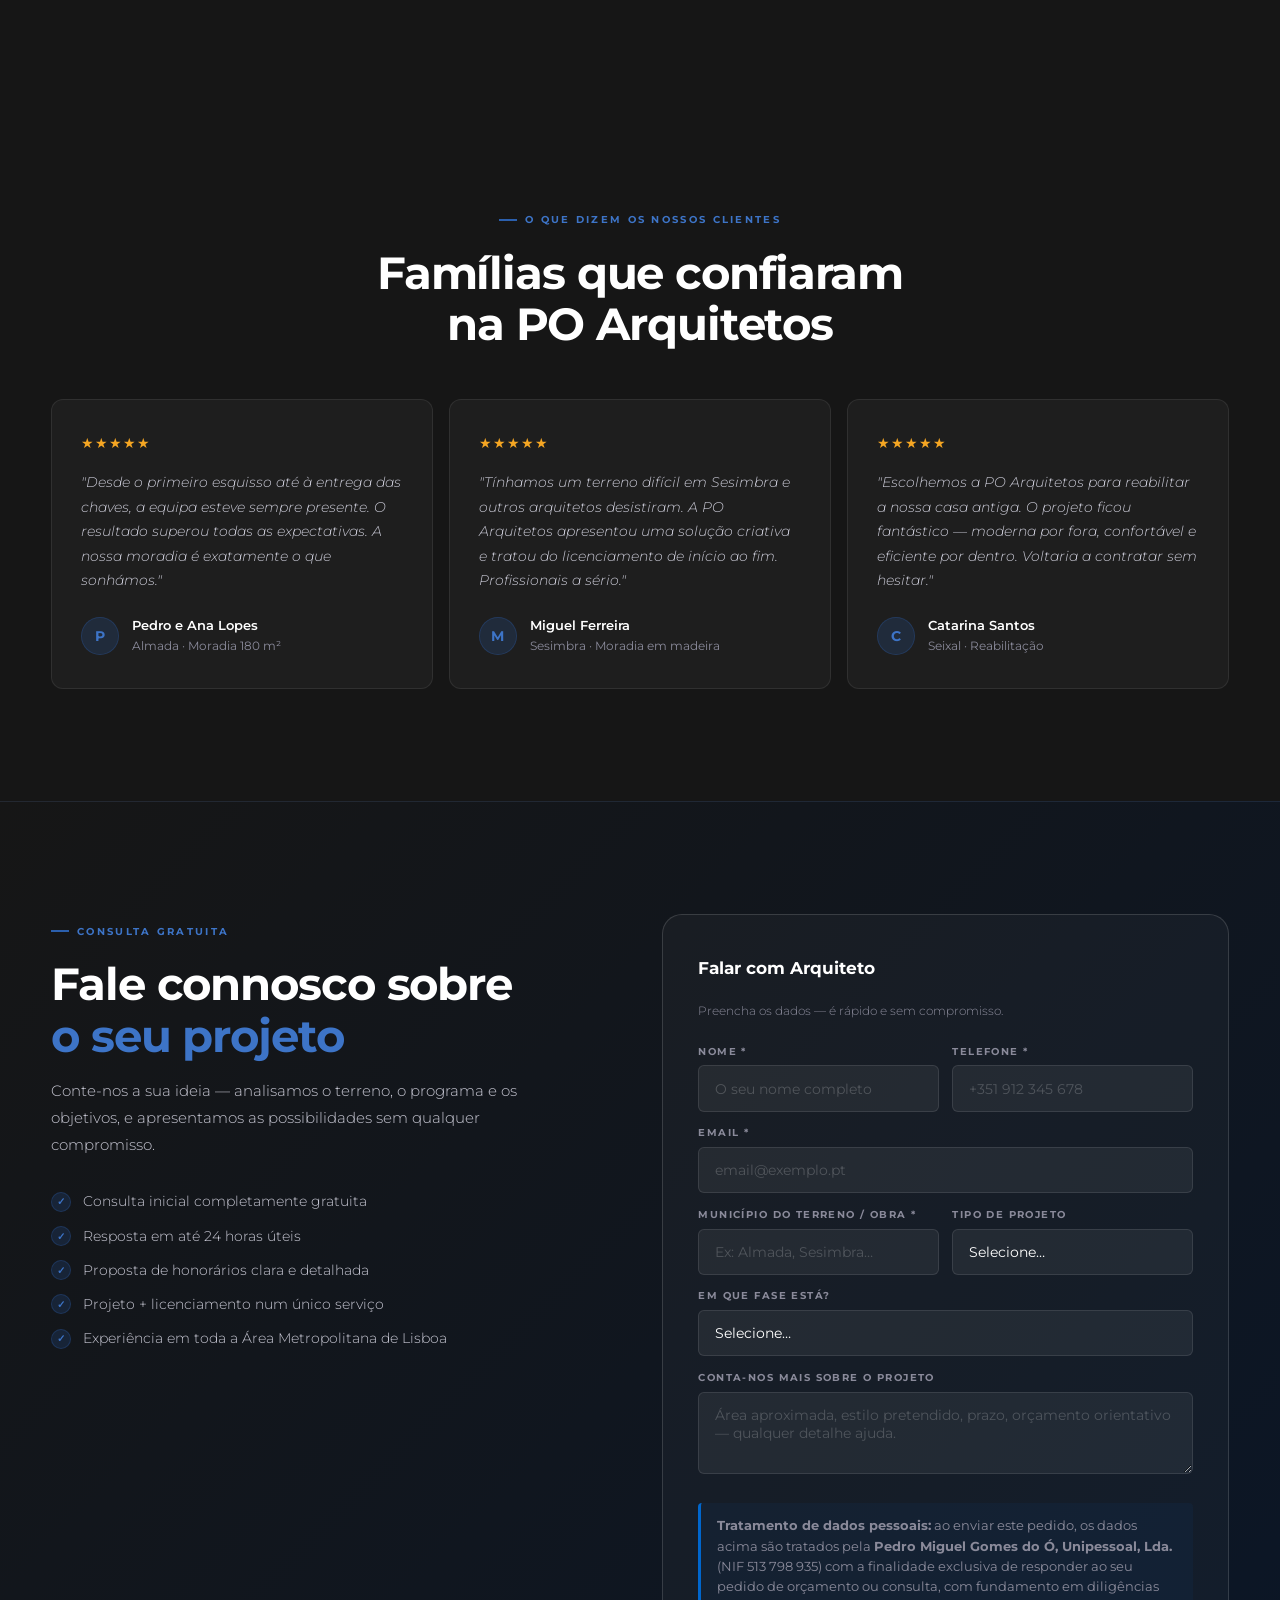
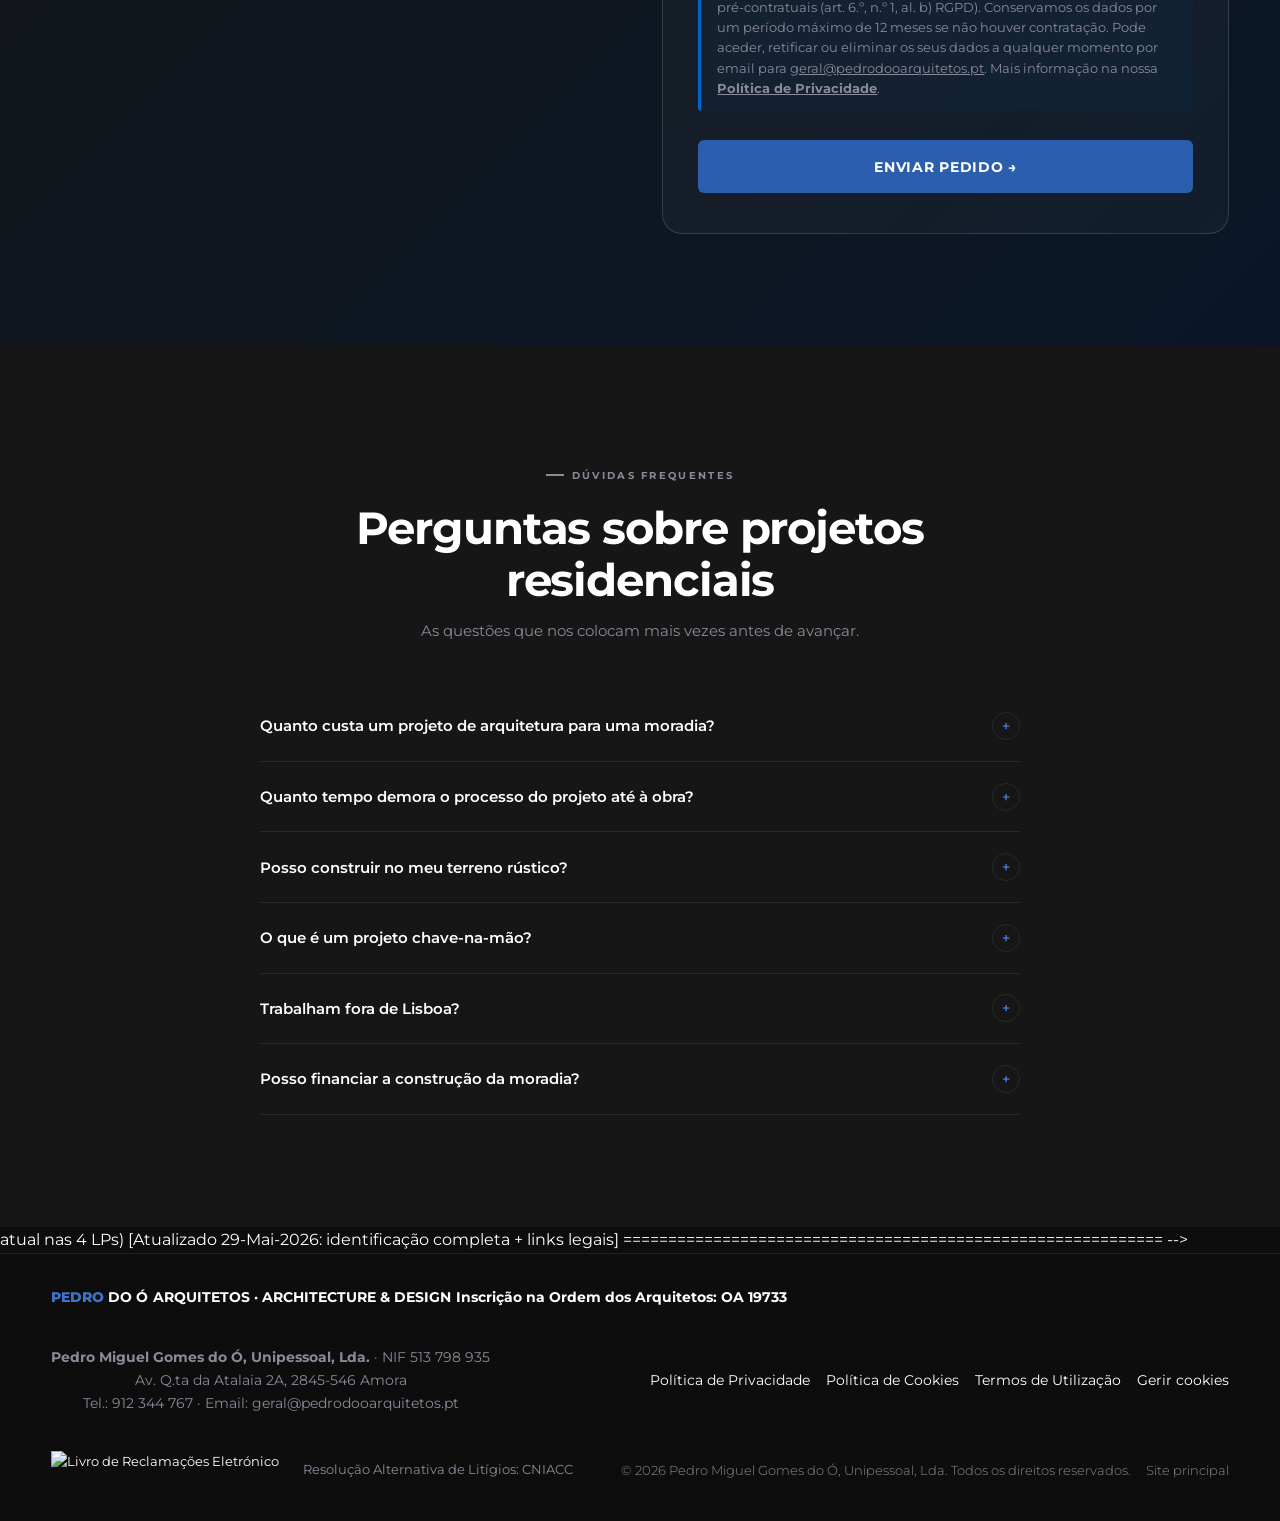
==== commit abbd8095: "feat: instalar Meta Pixel com consentimento RGPD + evento Lead - meta-pixel.js (ID 1539449841292506)" ====
--- a/comunicacao-previa.html
+++ b/comunicacao-previa.html
@@ -12,6 +12,7 @@
   <!-- Cookie Consent + Google Consent Mode v2 -->
   <link rel="stylesheet" href="cookie-consent.css" />
   <script src="cookie-consent.js"></script>
+  <script defer src="meta-pixel.js"></script>
   <!-- ════════════════════════════════════════ -->
 
   <link rel="preconnect" href="https://fonts.googleapis.com" />
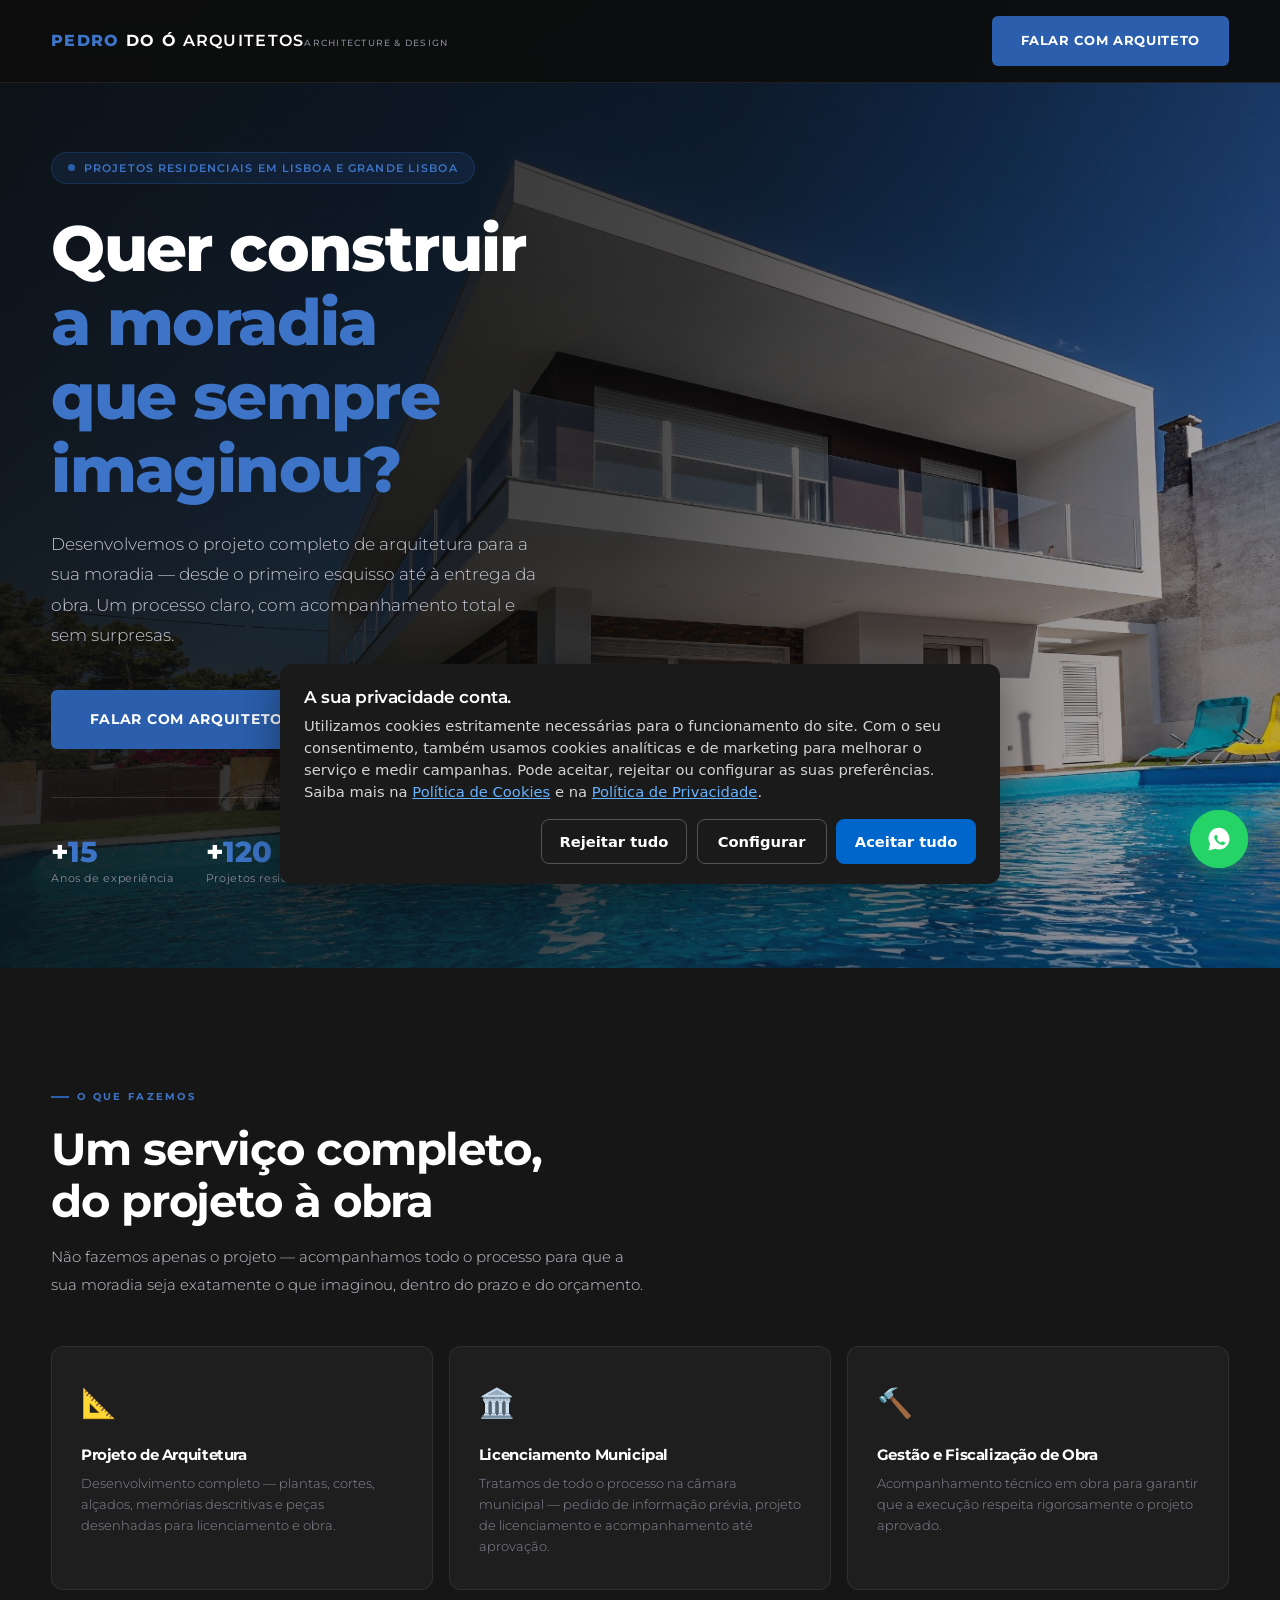
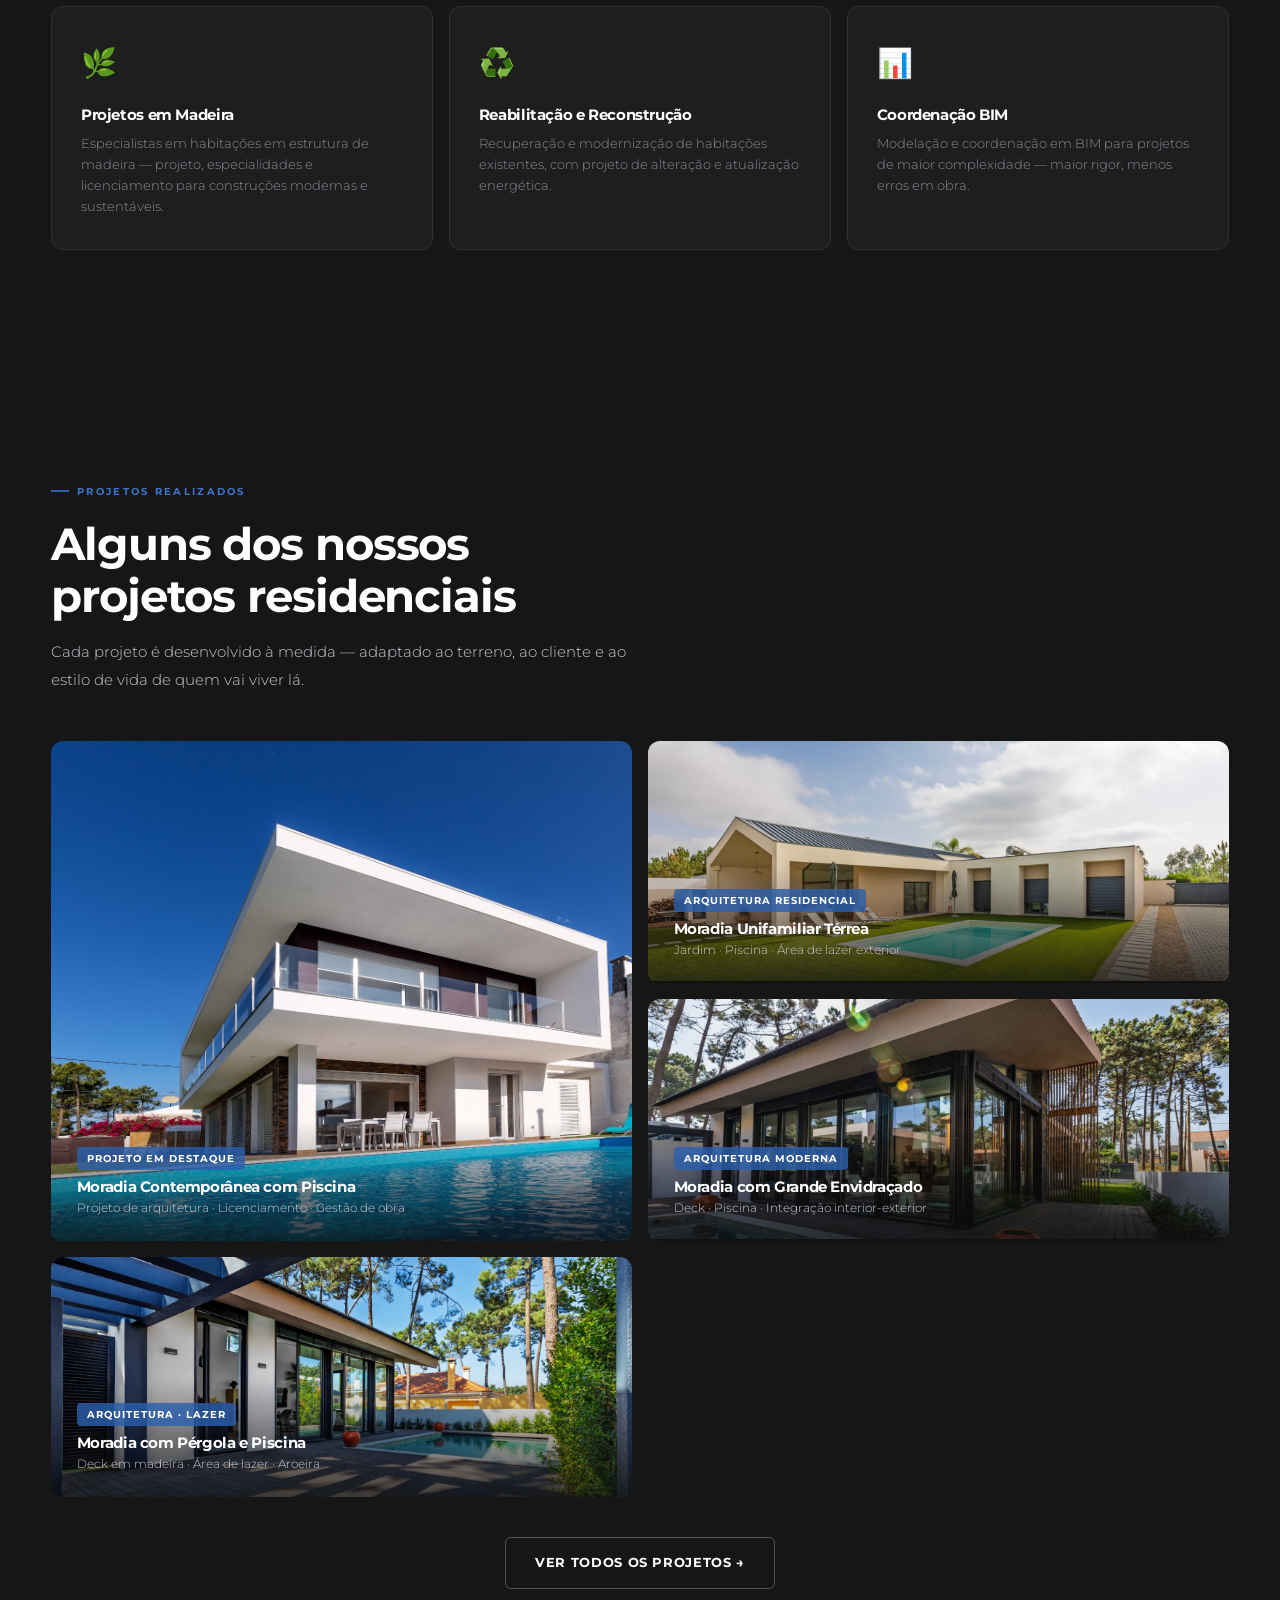
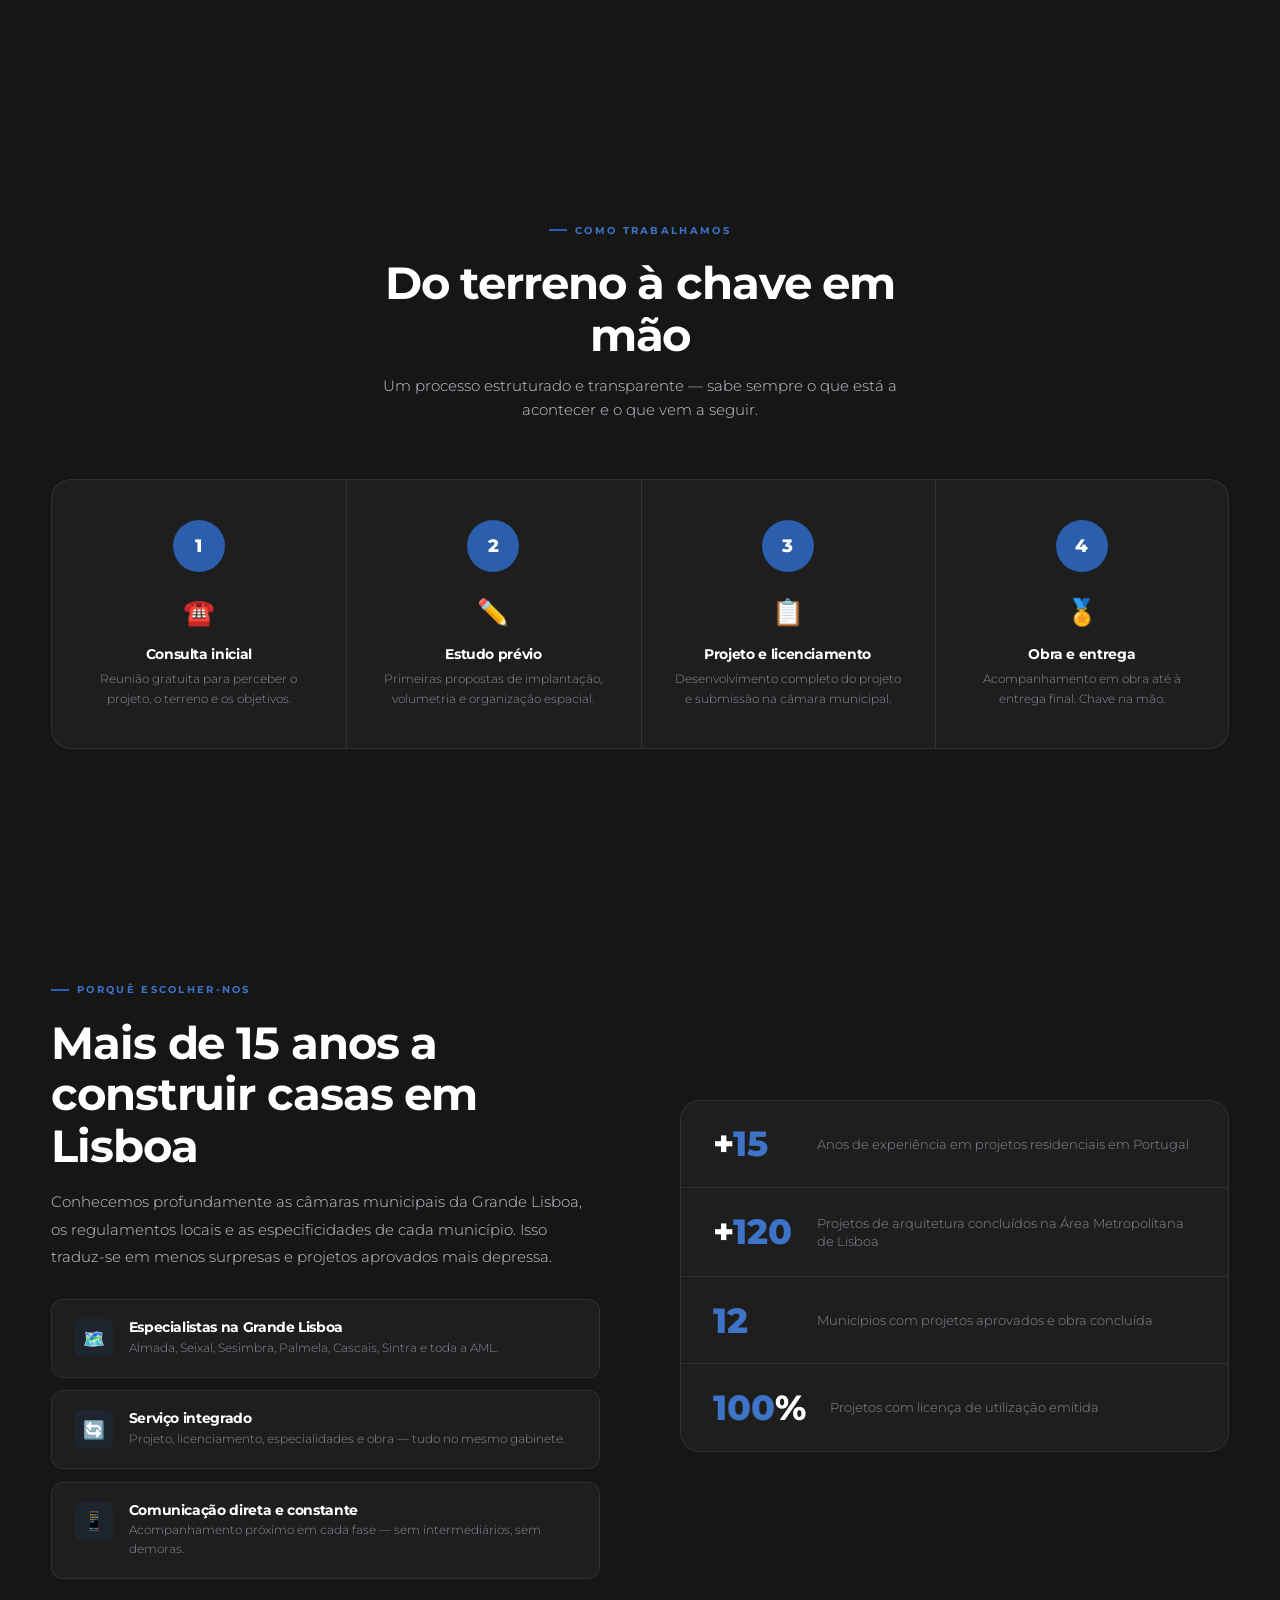
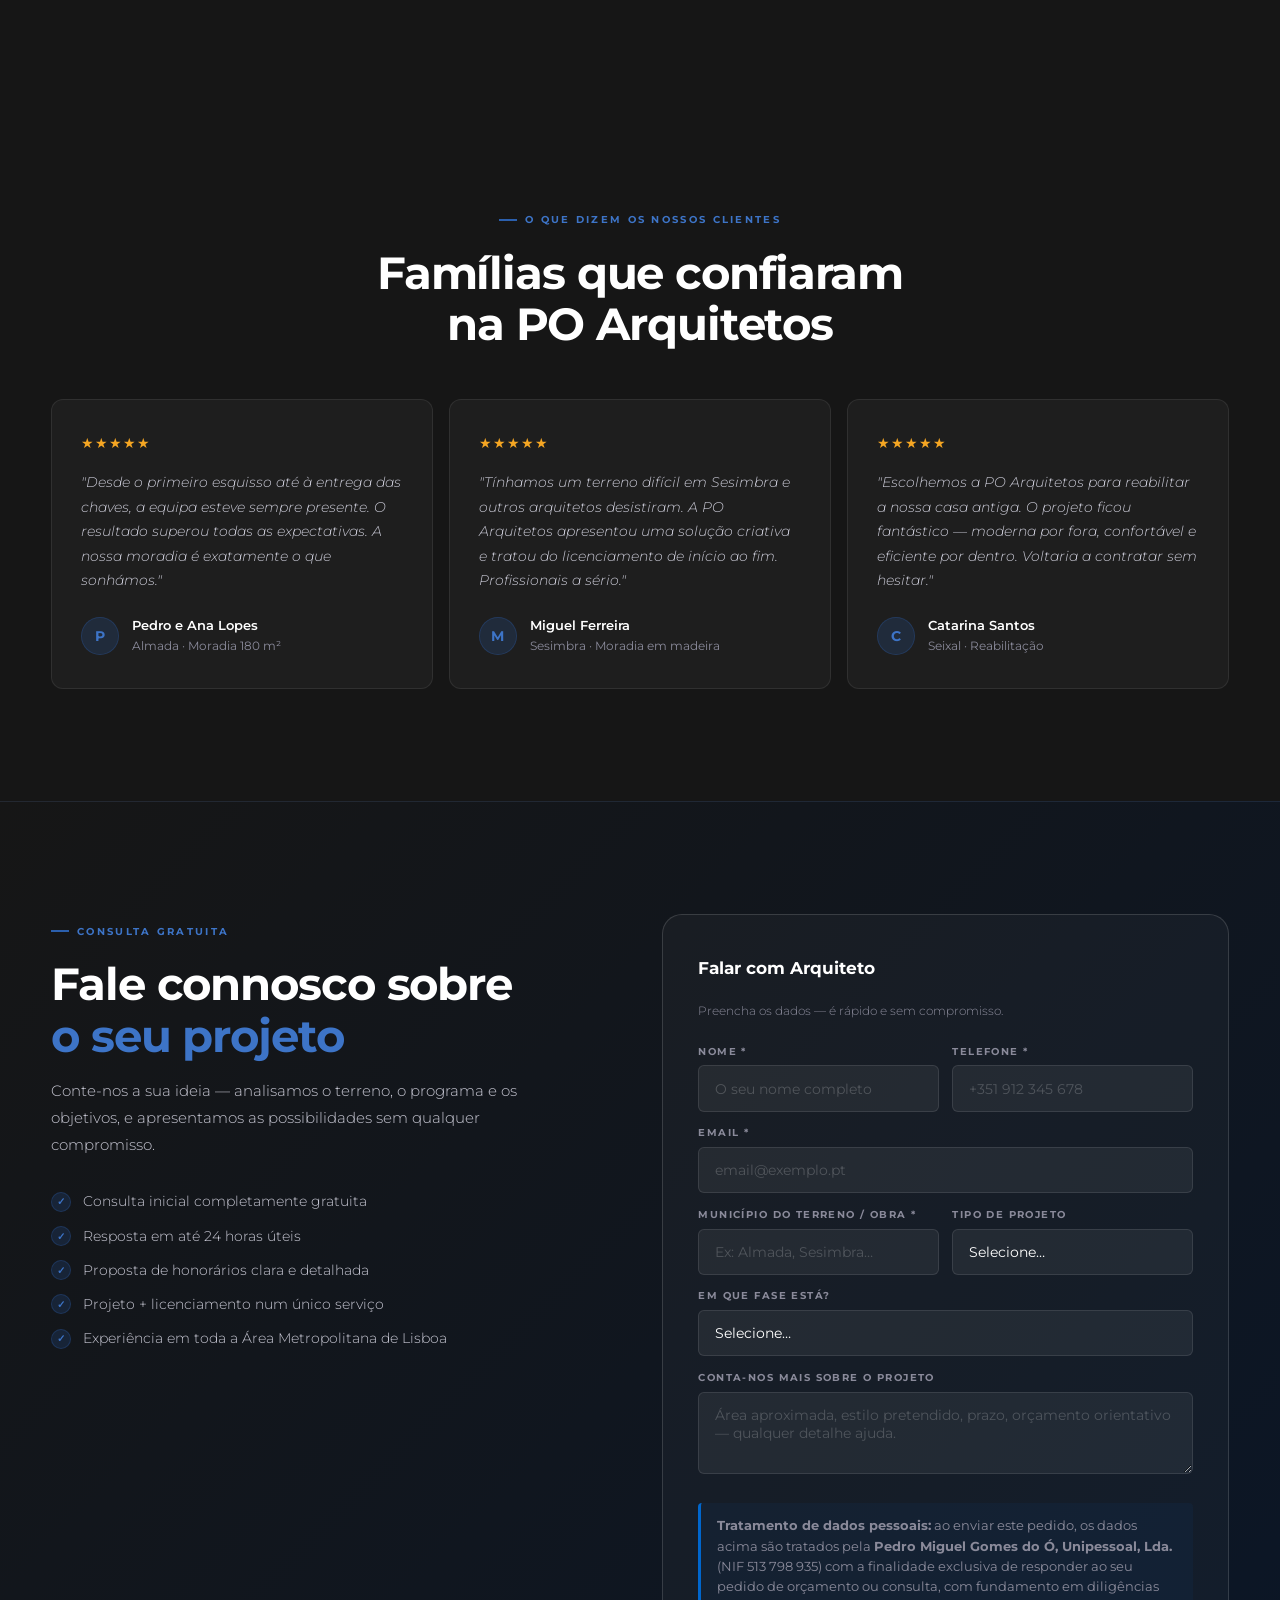
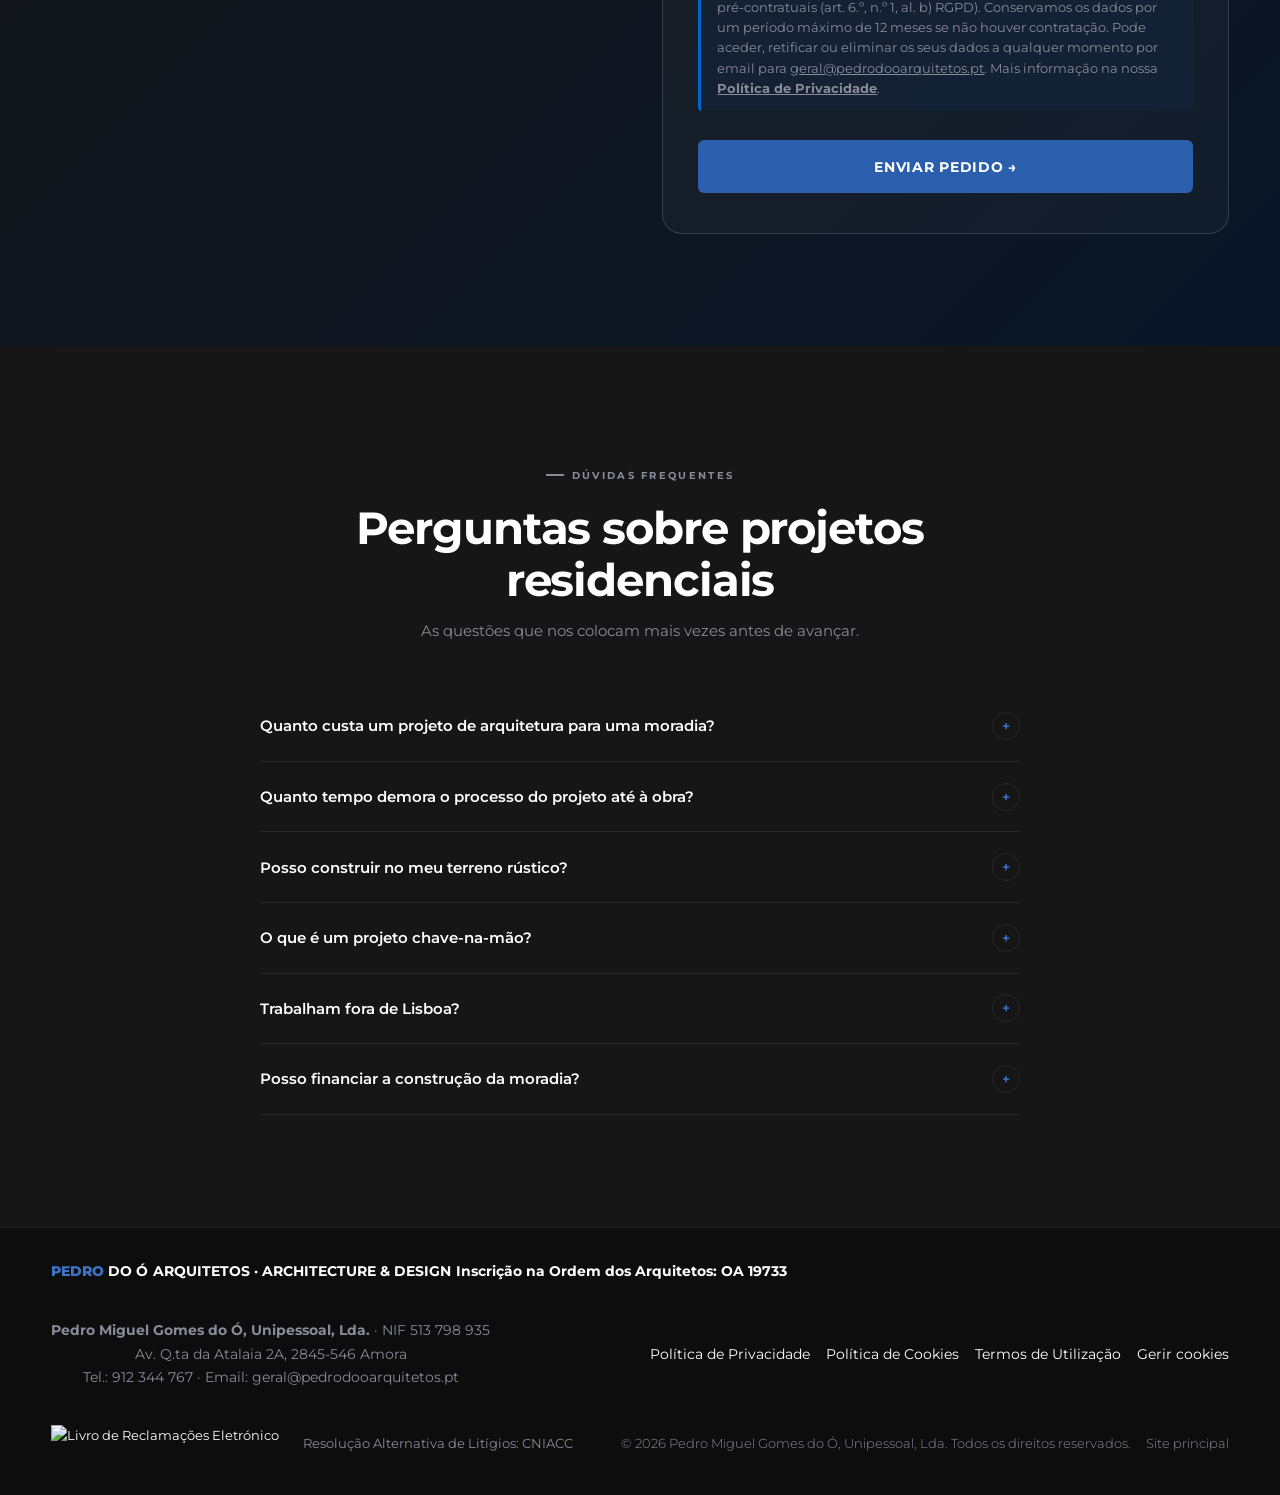
==== commit 87cad1a7: "fix(P1.2): fechar o mesmo comentario truncado em comunicacao-previa comunicacao-previa.html e copia " ====
--- a/comunicacao-previa.html
+++ b/comunicacao-previa.html
@@ -598,7 +598,7 @@
 
 
 <!-- FOOTER -->
-<footer> atual nas 4 LPs)
+<!-- <footer> atual nas 4 LPs)
      [Atualizado 29-Mai-2026: identificação completa + links legais]
      ============================================================ -->
 
